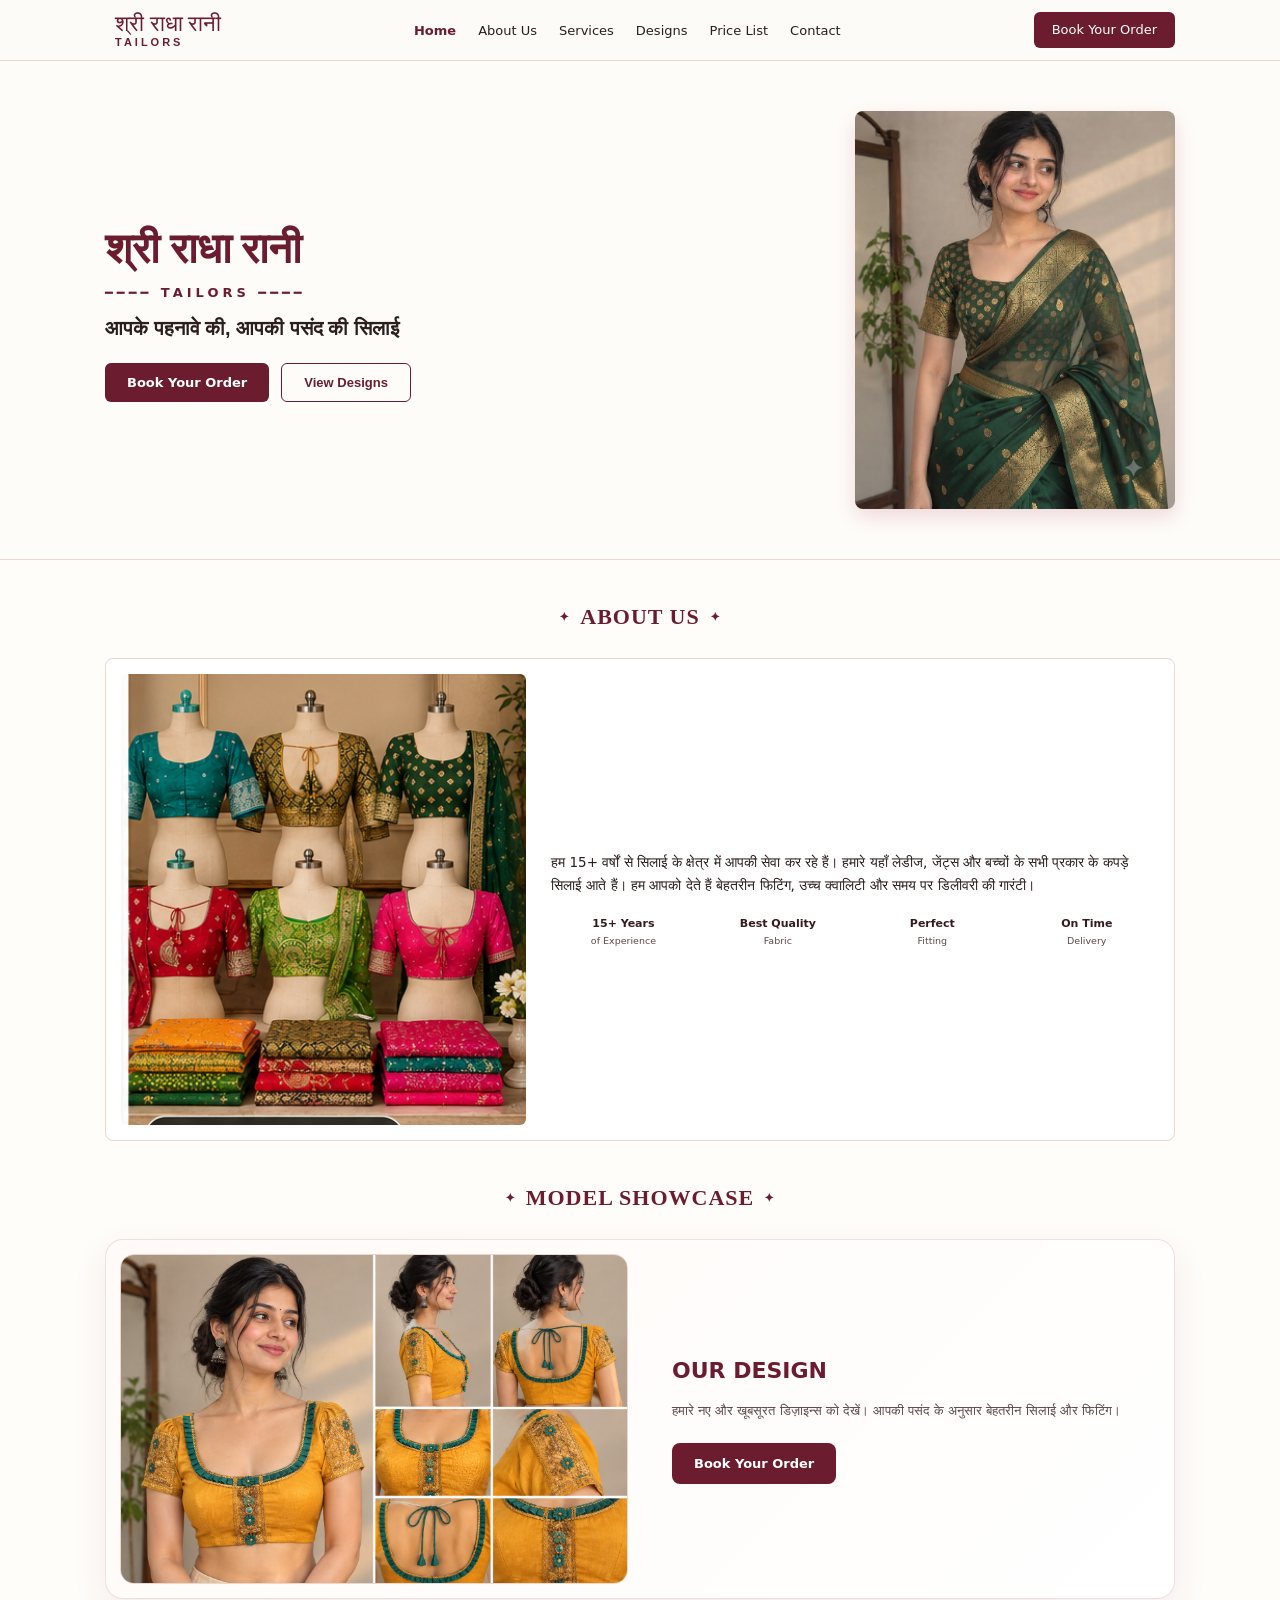
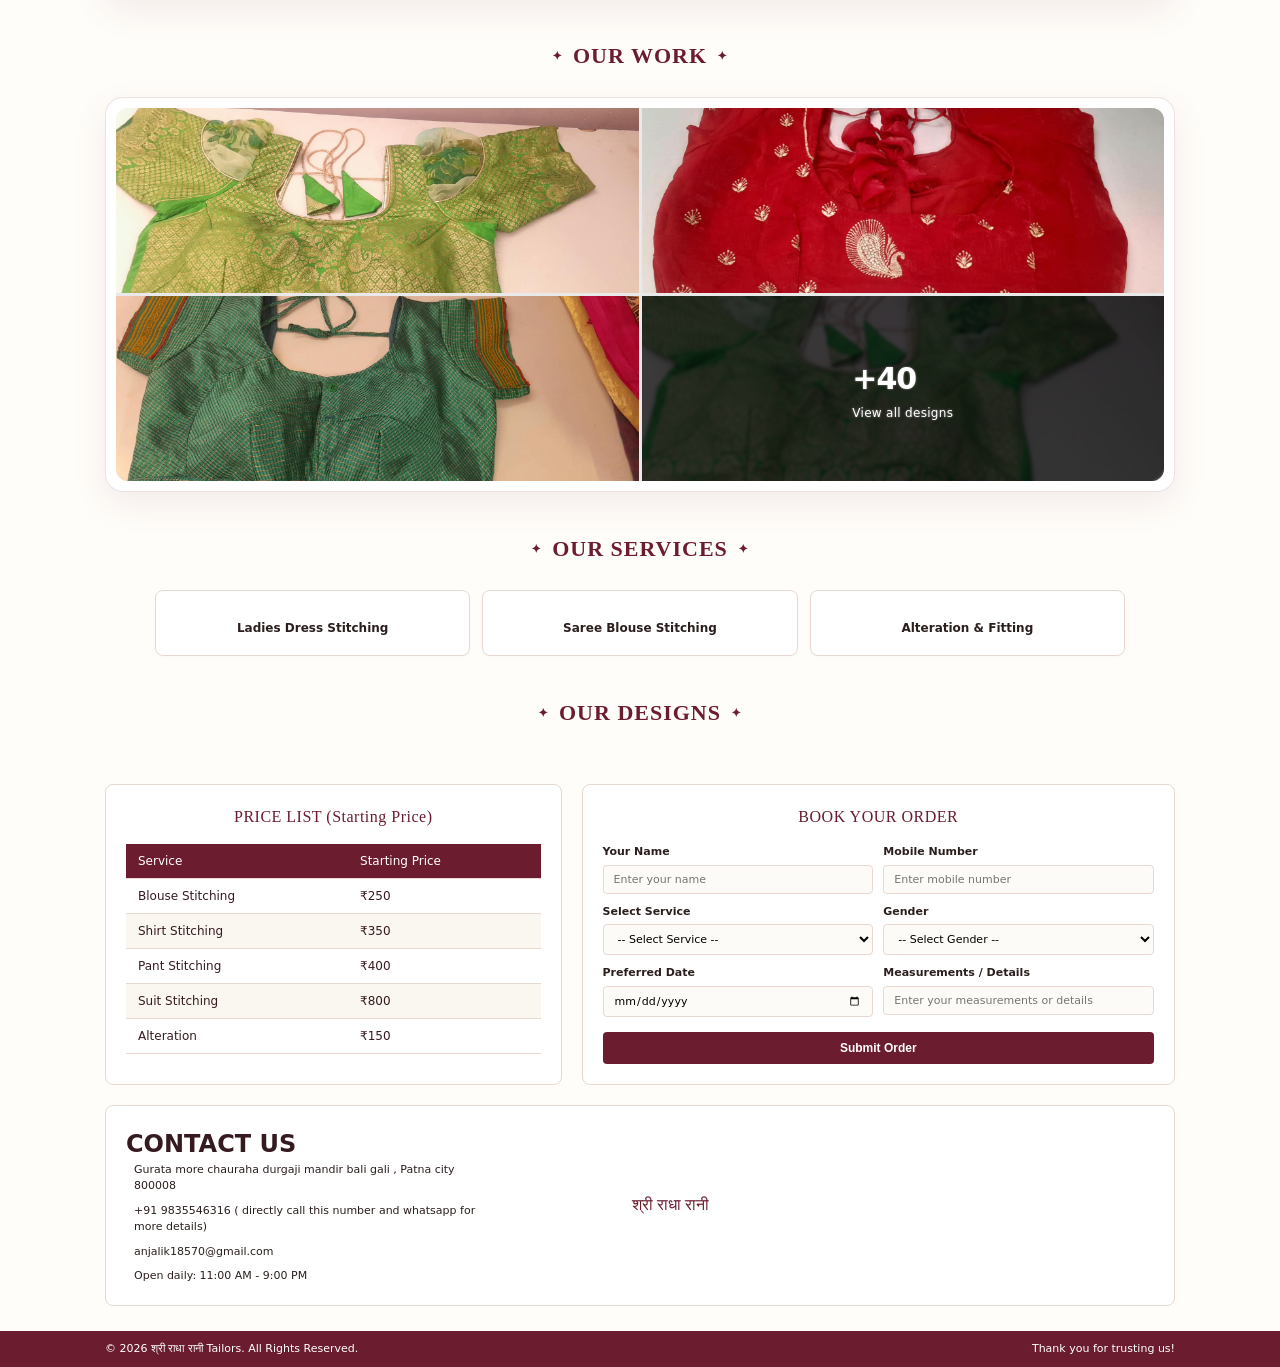
==== index.html @ a5bc6e8c "Update index.html" ====
<!DOCTYPE html>
<html lang="hi">
<head>
    <meta charset="UTF-8">
    <meta name="viewport" content="width=device-width, initial-scale=1.0">

    <title>श्री राधा रानी TAILORS  | Patna City</title>
<!-- Google Fonts & FontAwesome Icons -->    
    
<meta name="description"
content="Shri Radha Rani Tailors, Patna City — tailoring, blouse, suit, kurti and custom stitching services.">
    
    <link rel="stylesheet" href="style.css">
    <link rel="script" href="script.js">
    
    <style>
       
    </style>
</head>
<body>

    <!-- Header Section -->
    <header class="header">
        <div class="container nav-container">
            <div class="brand-logo">
                <i class="fa-solid fa-shirt"></i>
                <div class="brand-title">
                    श्री राधा रानी
                    <span>TAILORS</span>
                </div>
            </div>
            <ul class="nav-menu">
                <li><a href="#" class="nav-link active">Home</a></li>
                <li><a href="#" class="nav-link">About Us</a></li>
                <li><a href="#" class="nav-link">Services</a></li>
                <li><a href="#" class="nav-link">Designs</a></li>
                <li><a href="#" class="nav-link">Price List</a></li>
                <li><a href="#" class="nav-link">Contact</a></li>
            </ul>
            <a href="#order" class="btn-order-nav">Book Your Order</a>
        </div>
    </header>
  

    <!-- Hero Section -->
    <section class="hero">
        <div class="container hero-content">
            <div class="hero-text">
                <h1 class="hero-title">श्री राधा रानी</h1>
                <div class="hero-subtitle-tag">━━━━ TAILORS ━━━━</div>
                <div class="hero-slogan">आपके पहनावे की, आपकी पसंद की सिलाई</div>
                <div class="hero-buttons">
                    <a href="#order" class="btn-primary">Book Your Order</a>
                    <button class="btn-outline">View Designs</button>
                </div>
            </div>
            <!-- Vintage Sewing Machine Representation -->
            <img class="hero-machine-img" src="blouse.png" alt="Green Designer Blouse with Matching Saree">
        </div>
    </section>


    <!-- About Us Section -->
    <section class="container">
        <div class="section-header">
            <h2>ABOUT US</h2>
        </div>
        <div class="about-grid">
            <div class="about-img">
                <img src="imm.png" alt="Tailor Shop">
            </div>
            <div class="about-text">
                <p>हम 15+ वर्षों से सिलाई के क्षेत्र में आपकी सेवा कर रहे हैं। हमारे यहाँ लेडीज, जेंट्स और बच्चों के सभी प्रकार के कपड़े सिलाई आते हैं। हम आपको देते हैं बेहतरीन फिटिंग, उच्च क्वालिटी और समय पर डिलीवरी की गारंटी।</p>
                
                <div class="features-grid">
                    <div class="feature-box">
                        <i class="fa-solid fa-user-check"></i>
                        <h4>15+ Years</h4>
                        <p>of Experience</p>
                    </div>
                    <div class="feature-box">
                        <i class="fa-solid fa-gem"></i>
                        <h4>Best Quality</h4>
                        <p>Fabric</p>
                    </div>
                    <div class="feature-box">
                        <i class="fa-solid fa-star"></i>
                        <h4>Perfect</h4>
                        <p>Fitting</p>
                    </div>
                    <div class="feature-box">
                        <i class="fa-solid fa-truck-fast"></i>
                        <h4>On Time</h4>
                        <p>Delivery</p>
                    </div>
                </div>
            </div>
        </div>


</section> 
<!-- ============================= -->
<!-- MODEL SHOWCASE BOX -->
<!-- ============================= -->

<section class="container">

    <div class="section-header">
        <h2>MODEL SHOWCASE</h2>
    </div>

    <div class="model-showcase-box">

        <div class="model-image">
            <img src="im5.png" alt="Model Design">
        </div>

        <div class="model-content">
            <h3>OUR  DESIGN</h3>

            <p>
                हमारे नए और खूबसूरत डिज़ाइन्स को देखें।
                आपकी पसंद के अनुसार बेहतरीन सिलाई और फिटिंग।
            </p>

            <a href="#order" class="model-btn">
                Book Your Order
            </a>
        </div>

    </div>

</section>


<!-- ============================= -->
<!-- REAL WORK / DESIGNS GALLERY -->
<!-- ============================= -->

<section class="container">

    <div class="section-header">
        <h2>OUR  WORK</h2>
    </div>

    <div class="design-showcase-box">

        <div class="designs-grid">
                <div class="design-card">
                <img src="2img1.jpeg" alt=" Work 7"> </div>
                <div class="design-card">
                <img src="2img 2.jpeg" alt=" Work8 "> </div>
                <div class="design-card">
                <img src="2img 03.jpeg " alt= "Work 9" > </div>
                <div class="design-card">
                <img src="2img 4.jpeg" alt=" Work 10 "> </div>
                <div class="design-card">
                <img src="2img 5.jpeg" alt="Work 11"> </div>
                <div class="design-card">
                <img src="2img 6.jpeg" alt="Work 12"> </div>
                <div class="design-card">
                <img src="2img 7.jpeg" alt="Work 13"> </div>
                <div class="design-card">
                <img src="2img 8.jpeg" alt="Work 14"> </div>
                <div class="design-card">
                <img src="2img 9.jpeg" alt="Work 15"> </div>
                <div class="design-card">
                <img src="2img 10 .jpeg" alt="Work 16"> </div>
                <div class="design-card">
                <img src="2img 11.jpeg" alt="Work 17"> </div>
                <div class="design-card">
                <img src="2img 12.jpeg" alt="Work 18"> </div>
                <div class="design-card">
                <img src="2img 13.jpeg" alt="Work 19"> </div>
                <div class="design-card">
                <img src="2img 14.jpeg" alt="Work 20"> </div>
                <div class="design-card">
                <img src="2img 15.jpeg" alt="Work 21"> </div>

                <div class="design-card">
                <img src="2img 16.jpeg" alt="Work 22"> </div>
                <div class="design-card">
                <img src="2img 17.jpeg" alt="Work 23"> </div>
                <div class="design-card">
                <img src="2img 18.jpeg" alt="Work 24"> </div>
                <div class="design-card">
                <img src="2img 19.jpeg" alt="Work 25"> </div>
                <div class="design-card">
                <img src="2img 20.jpeg" alt="Work 26"> </div>
                <div class="design-card">
                <img src="2img 21.jpeg" alt="Work 27"> </div>
                <div class="design-card">
                <img src="2img 22.jpeg" alt="Work 28"> </div>
                <div class="design-card">
                <img src="2img 23.jpeg" alt="Work 29"> </div>
                <div class="design-card">
                <img src="2img 24.jpeg" alt="Work 30"> </div>
                <div class="design-card">
                <img src="2img 25.jpeg" alt="Work 31"> </div>
                <div class="design-card">
                <img src="2img 26.jpeg" alt="Work 32"> </div>
                <div class="design-card">
                <img src="2img 27.jpeg" alt="Work 33"> </div>
                <div class="design-card">
                <img src="2img 28.jpeg" alt="Work 34"> </div>
                <div class="design-card">
                <img src="2img 29.jpeg" alt="Work 35"> </div>
                <div class="design-card">
                <img src="2img 30.jpeg" alt="Work 36"> </div>
                <div class="design-card">
                <img src="2img 31.jpeg" alt="Work 37"> </div>
                <div class="design-card">
                <img src="2img 32.jpeg" alt="Work 38"> </div>

            <div class="design-card">
                <img src="im1.png" alt="Work 1">
            </div>

            <div class="design-card">
                <img src="im2.png" alt="Work 2">
            </div>

            <div class="design-card">
                <img src="im3.png" alt="Work 3">
            </div>

            <div class="design-card">
                <img src="im4.png" alt="Work 4">
            </div>

            <div class="design-card">
                <img src="im5.png" alt="Work 5">
            </div>

            <div class="design-card">
                <img src="im6.png" alt="Work 6">
            </diV>

        </div>

    </div>

</section>
    </section><!-- Our Services Section -->
<section class="container">
    <div class="section-header">
        <h2>OUR SERVICES</h2>
    </div>

    <div class="services-grid">

        <div class="service-card">
            <i class="fa-solid fa-person-dress"></i>
            <h3>Ladies Dress Stitching</h3>
        </div>

        <div class="service-card">
            <i class="fa-solid fa-vest-patches"></i>
            <h3>Saree Blouse Stitching</h3>
        </div>

        <div class="service-card">
            <i class="fa-solid fa-scissors"></i>
            <h3>Alteration & Fitting</h3>
        </div>

    </div>
</section>

    <!-- Our Services Section -->
  <!---  <section class="container">
        <div class="section-header">
            <h2>OUR SERVICES</h2>
        </div>
        <div class="services-grid">
            <div class="service-card">
                <i class="fa-solid fa-person-dress"></i>
                <h3>Ladies Dress Stitching</h3>
            </div>
            
            <div class="service-card">
                <i class="fa-solid fa-vest-patches"></i>
                <h3>Saree Blouse Stitching</h3>
            </div>
            
            </div>
            
            </div>
            <div class="service-card">
                <i class="fa-solid fa-scissors"></i>
                <h3>Alteration & Fitting</h3>
            </div>
        </div>
    </section> --> <!---- <section class="container">
    <div class="section-header">
        <h2>OUR SERVICES</h2>
    </div>
    <div class="services-grid">
        <div class="service-card">
            <i class="fa-solid fa-person-dress"></i>
            <h3>Ladies Dress Stitching</h3>
        </div>
        <div class="service-card">
            <i class="fa-solid fa-vest-patches"></i>
            <h3>Saree Blouse Stitching</h3>
        </div>
        <div class="service-card">
            <i class="fa-solid fa-scissors"></i>
            <h3>Alteration & Fitting</h3>
        </div>
        <div class="service-card">
            <i class="fa-solid fa-shirt"></i>
            <h3>Gents & Kids Tailoring</h3>
        </div>
    </div>
</section> -->

    <!-- Our Designs Section -->
    <section class="container">
        <div class="section-header">
            <h2>OUR DESIGNS</h2>
        </div>
        <div class="designs-grid">
            <div class="design-card"><img src="im1.png" alt="Design 1"></div>
            <div class="design-card"><img src="im2.png" alt="Design 2"></div>
            <div class="design-card"><img src="im3.png" alt="Design 3"></div>
            <div class="design-card"><img src="im4.png" alt="Design 4"></div>
            <div class="design-card"><img src="im5.png" alt="Design 5"></div>
            <div class="design-card"><img src="im6.png" alt="Design 6"></div>
        </div>
    </section>

    <!-- Price List & Order Form Section -->
    <section class="container bottom-section-grid" id="order">
        <!-- Price List Box -->
        <div class="section-box">
            <div class="box-title">PRICE LIST (Starting Price)</div>
            <table class="price-table">
                <thead>
                    <tr>
                        <th>Service</th>
                        <th>Starting Price</th>
                    </tr>
                </thead>
                <tbody>
                    <tr>
                        <td>Blouse Stitching</td>
                        <td>₹250</td>
                    </tr>
                    <tr>
                        <td>Shirt Stitching</td>
                        <td>₹350</td>
                    </tr>
                    <tr>
                        <td>Pant Stitching</td>
                        <td>₹400</td>
                    </tr>
                    <tr>
                        <td>Suit Stitching</td>
                        <td>₹800</td>
                    </tr>
                    <tr>
                        <td>Alteration</td>
                        <td>₹150</td>
                    </tr>
                </tbody>
            </table>
        </div>

        <!-- Book Your Order Form Box -->
        <div class="section-box">
            <div class="box-title">BOOK YOUR ORDER</div>
            <form action="#">
                <div class="form-grid">
                    <div class="form-group">
                        <label>Your Name</label>
                        <input type="text" placeholder="Enter your name">
                    </div>
                    <div class="form-group">
                        <label>Mobile Number</label>
                        <input type="tel" placeholder="Enter mobile number">
                    </div>
                    <div class="form-group">
                        <label>Select Service</label>
                        <select>
                            <option>-- Select Service --</option>
                            <option>Blouse Stitching</option>
                            
                            
                            <option>Suit Stitching</option>
                            <option>Alteration</option>
                        </select>
                    </div>
                    <div class="form-group">
                        <label>Gender</label>
                        <select>
                            <option>-- Select Gender --</option>
                            <option>Male</option>
                            <option>Female</option>
                            <option>Kids</option>
                        </select>
                    </div>
                    <div class="form-group">
                        <label>Preferred Date</label>
                        <input type="date">
                    </div>
                    <div class="form-group">
                        <label>Measurements / Details</label>
                        <input type="text" placeholder="Enter your measurements or details">
                    </div>
                    <div class="form-group full">
                        <button type="submit" class="btn-submit">Submit Order</button>
                    </div>
                </div>
            </form>
        </div>
    </section>

    <!-- Contact Box Section -->
    <section class="container">
        <div class="contact-box">
            <div class="contact-info">
                <h2>CONTACT US</h2>
                <ul class="contact-list">
                 <li><i class="fa-solid fa-location-dot"></i> Gurata more  chauraha durgaji mandir bali gali , Patna city 800008</li>
                    <li><i class="fa-solid fa-phone"></i> +91 9835546316 ( directly call this number and whatsapp for more details)</li>
                    <li><i class="fa-solid fa-envelope"></i> anjalik18570@gmail.com</li>
                    <li><i class="fa-solid fa-clock"></i> Open daily: 11:00 AM - 9:00 PM</li>
                </ul> 
            </div>
            
           <!-- <div class="map-box">
                <img src="image/map.png" alt="Location Map">
            </div> -->

            <div class="social-follow">
               <!-- <h3>FOLLOW US</h3>
                <div class="social-icons">
                    <a href="#"><i class="fa-brands fa-facebook-f"></i></a>
                    <a href="#" class="insta"><i class="fa-brands fa-instagram"></i></a>
                    <a href="#" class="wa"><i class="fa-brands fa-whatsapp"></i></a>
                </div> -->
                <div class="footer-logo">श्री राधा रानी</div>
            </div>
        </div>
    </section>

    <!-- Copyright Footer -->
    <footer class="copyright-bar">
        <div class="container copyright-content">
            <div>© 2026 श्री राधा रानी Tailors. All Rights Reserved.</div>
            <div><i class="fa-solid fa-heart" style="color: #FFB3B3;"></i> Thank you for trusting us!</div>
        </div>
    </footer>
 <script src="script.js"></script>
</body>
</html>
---- style.css ----
/* =========================================
   1. CSS VARIABLES
========================================= */
 /* Base Reset & Variables */
        :root {
            --bg-cream: #FDFBF7;
            --maroon-primary: #6B1D2F;
            --maroon-dark: #501321;
            --maroon-light: #802339;
            --text-dark: #2A1F1D;
            --text-muted: #5C4A48;
            --border-color: #E8D8D0;
            --card-bg: #FFFFFF;
        }

        * {
            margin: 0;
            padding: 0;
            box-sizing: border-box;
        }

        body {
            font-family: 'Poppins', 'Yantra One', sans-serif;
            background-color: var(--bg-cream);
            color: var(--text-dark);
            line-height: 1.5;
        }

        a {
            text-decoration: none;
            color: inherit;
        }

        img {
            max-width: 100%;
            display: block;
        }

        .container {
            max-width: 1100px;
            margin: 0 auto;
            padding: 0 15px;
        }

        /* Top Header / Navigation */
        .header {
            background-color: var(--bg-cream);
            padding: 12px 0;
            border-bottom: 1px solid var(--border-color);
        }

        .nav-container {
            display: flex;
            justify-content: space-between;
            align-items: center;
        }

        .brand-logo {
            display: flex;
            align-items: center;
            gap: 10px;
        }

        .brand-logo i {
            font-size: 32px;
            color: var(--maroon-primary);
        }

        .brand-title {
            font-family: 'Rozha One', 'Yantra One', serif;
            font-size: 22px;
            color: var(--maroon-primary);
            line-height: 1.1;
        }

        .brand-title span {
            display: block;
            font-size: 11px;
            letter-spacing: 3px;
            font-family: 'Poppins', sans-serif;
            font-weight: 600;
        }
 
        .nav-menu {
            display: flex;
            align-items: center;
            gap: 22px;
            list-style: none;
        }

        .nav-link {
            font-size: 13px;
            font-weight: 500;
            color: var(--text-dark);
            transition: color 0.2s;
        }

        .nav-link.active, .nav-link:hover {
            color: var(--maroon-primary);
            font-weight: 600;
        }

        .btn-order-nav {
            background-color: var(--maroon-primary);
            color: #fff;
            padding: 8px 18px;
            border-radius: 6px;
            font-size: 13px;
            font-weight: 500;
        }

        /* Hero Banner Section */
        .hero {
            position: relative;
            background: linear-gradient(rgba(253, 251, 247, 0.45), rgba(253, 251, 247, 0.45)), 
                        url('https://images.unsplash.com/photo-1558769132-cb1aea458c5e?auto=format&fit=crop&w=1200&q=80%27') center/cover no-repeat;
            padding: 50px 0;
            border-bottom: 1px solid var(--border-color);
        }


        .hero-content {
            display: flex;
            align-items: center;
            justify-content: space-between;
        }

        .hero-text {
            max-width: 500px;
        }

        .hero-title {
            font-family: 'Rozha One', serif;
            font-size: 42px;
            color: var(--maroon-primary);
            margin-bottom: 2px;
        }

        .hero-subtitle-tag {
            letter-spacing: 4px;
            font-size: 13px;
            color: var(--maroon-primary);
            font-weight: 600;
            display: flex;
            align-items: center;
            gap: 6px;
            margin-bottom: 10px;
        }

        .hero-slogan {
            font-family: 'Yantra One', sans-serif;
            font-size: 20px;
            color: var(--text-dark);
            margin-bottom: 20px;
            font-weight: 600;
        }

        .hero-buttons {
            display: flex;
            gap: 12px;
        }

        .btn-primary {
            background-color: var(--maroon-primary);
            color: #fff;
            padding: 10px 22px;
            border-radius: 6px;
            font-size: 13px;
            font-weight: 600;
            border: none;
            cursor: pointer;
        }

        .btn-outline {
            border: 1px solid var(--maroon-primary);
            color: var(--maroon-primary);
            background: transparent;
            padding: 10px 22px;
            border-radius: 6px;
            font-size: 13px;
            font-weight: 600;
            cursor: pointer;
        }

        .hero-machine-img {
           max-width: 320px;
            border-radius: 8px;
            box-shadow: 0 8px 20px rgba(145, 18, 52, 0.15);
        }

        /* Section Header Layout */
        .section-header {
            text-align: center;
            margin: 40px 0 25px;
        }

        .section-header h2 {
            font-family: 'Rozha One', 'Yantra One', serif;
            color: var(--maroon-primary);
            font-size: 22px;
            letter-spacing: 1px;
            display: flex;
            align-items: center;
            justify-content: center;
            gap: 10px;
        }

        .section-header h2::before, .section-header h2::after {
            content: "✦";
            font-size: 12px;
            color: var(--maroon-primary);
        }

        /* About Us Section */
        .about-grid {
            display: grid;
            grid-template-columns: 1fr 1.5fr;
            gap: 25px;
            align-items: center;
            background-color: var(--card-bg);
            padding: 15px;
            border-radius: 8px;
            border: 1px solid var(--border-color);
        }

        .about-img {
            border-radius: 6px;
            overflow: hidden;
            height: 100%;
        }

        .about-img img {
            width: 100%;
            height: 100%;
            object-fit: cover;
        }

        .about-text p {
            font-size: 13.5px;
            color: var(--text-dark);
            line-height: 1.7;
            margin-bottom: 20px;
        }

        .features-grid {
            display: grid;
            grid-template-columns: repeat(4, 1fr);
            gap: 10px;
            text-align: center;
        }

        .feature-box i {
            font-size: 20px;
            color: var(--maroon-primary);
            margin-bottom: 6px;
        }

        .feature-box h4 {
            font-size: 11px;
            font-weight: 600;
        }

        .feature-box p {
            font-size: 9.5px;
            color: var(--text-muted);
            margin-bottom: 0;
        }

       /* Our Services Section */
.services-grid {
    display: grid;
    grid-template-columns: repeat(3, 1fr);
    gap: 12px;
    margin-top: 20px;
    margin-bottom: 20px;
    margin-left: 50px;
    margin-right: 50px;
}

.service-card {
    background-color: var(--card-bg);
    border: 1px solid var(--border-color);
    border-radius: 8px;
    padding: 18px 8px;
    text-align: center;

    display: flex;
    flex-direction: column;
    align-items: center;
    justify-content: center;

    box-shadow: 0 2px 4px rgba(0,0,0,0.02);
}

.service-card i {
    font-size: 28px;
    color: var(--maroon-primary);
    margin-bottom: 10px;
}

.service-card h3 {
    font-size: 12px;
    font-weight: 600;
    color: var(--text-dark);
}


/* Our Designs Gallery */
.designs-grid {
    display: grid;
    grid-template-columns: repeat(6, 1fr);
    gap: 12px;
}

.design-card {
    border-radius: 6px;
    height: 100px;
    border: 1px solid var(--border-color);
    overflow: hidden;
}

.design-card img {
    width: 100%;
    height: 100%;
    object-fit: cover;
    display: block;
}
         /* =========================================
   SERVICES GRID & CARDS (Exact Match)
========================================= */

/*deepseek 
.services-grid 
{
    display: grid;
    grid-template-columns: repeat(2, 1fr);
    gap: 20px;
    margin-top: 20px;
    margin-bottom: 20px;
}

.service-card {
    background-color: #FFFFFF; 
    border: 1px solid #E8D8D0; 
    border-radius: 16px; 
    padding: 35px 20px;
    text-align: center;
    display: flex;
    flex-direction: column;
    align-items: center;
    justify-content: center;
    box-shadow: 0 4px 15px rgba(107, 29, 47, 0.03); 
    transition: all 0.3s ease;
    cursor: pointer;
    }


.service-card:hover {
    box-shadow: 0 8px 25px rgba(107, 29, 47, 0.08);
    transform: translateY(-3px);
    border-color: #d4b5b5;
}

.service-card i {
    font-size: 26px;
    color: #6B1D2F; 
    background-color: #FDF5F2; 
    width: 60px;
    height: 60px;
    display: flex;
    align-items: center;
    justify-content: center;
    border-radius: 50%;   
    margin-bottom: 18px;
    transition: background-color 0.3s ease;
}

.service-card:hover i {
    background-color: #f5e6e0;
}


.service-card h3 {
    font-family: 'Poppins', 'Yantra One', sans-serif;
    font-size: 15px;
    font-weight: 600;
    color: #2A1F1D; 
    margin: 0;
    letter-spacing: 0.3px;
} */

/* Responsive Design */
@media (max-width: 600px) {
    .services-grid {
        grid-template-columns: 1fr; /* Stack on mobile */
        gap: 15px;
    }
    .service-card {
        padding: 25px 15px;
    }
}

        /* Price List & Order Form Container */
        .bottom-section-grid {
            display: grid;
            grid-template-columns: 1fr 1.3fr;
            gap: 20px;
            margin-top: 30px;
        }

        .section-box {
            background: var(--card-bg);
            border: 1px solid var(--border-color);
            border-radius: 8px;
            padding: 20px;
        }

        .box-title {
            text-align: center;
            font-family: 'Rozha One', 'Yantra One', serif;
            color: var(--maroon-primary);
            font-size: 16px;
            margin-bottom: 15px;
            letter-spacing: 0.5px;
        }

        /* Price List Table */
        .price-table {
            width: 100%;
            border-collapse: collapse;
            font-size: 12px;
        }

        .price-table th, .price-table td {
            padding: 8px 12px;
            text-align: left;
            border-bottom: 1px solid var(--border-color);
        }

        .price-table th {
            background-color: var(--maroon-primary);
            color: #fff;
            font-weight: 500;
        }

        .price-table tr:nth-child(even) {
            background-color: #FAF6F0;
        }

        /* Order Form */
        .form-grid {
            display: grid;
            grid-template-columns: 1fr 1fr;
            gap: 10px;
        }

        .form-group {
            display: flex;
            flex-direction: column;
            gap: 4px;
        }

        .form-group.full {
            grid-column: span 2;
        }

        .form-group label {
            font-size: 11px;
            font-weight: 600;
            color: var(--text-dark);
        }

        .form-group input, .form-group select, .form-group textarea {
            padding: 7px 10px;
            border: 1px solid var(--border-color);
            border-radius: 4px;
            font-size: 11px;
            font-family: inherit;
            background-color: var(--bg-cream);
        }

        .btn-submit {
            background-color: var(--maroon-primary);
            color: #fff;
            border: none;
            padding: 9px;
            border-radius: 4px;
            font-size: 12px;
            font-weight: 600;
            cursor: pointer;
            width: 100%;
            margin-top: 5px;
        }

        /* Contact & Footer Info */
        .contact-box {
            background-color: var(--card-bg);
            border: 1px solid var(--border-color);
            border-radius: 8px;
            padding: 20px;
            margin-top: 20px;
            display: grid;
            grid-template-columns: 1.2fr 1fr 1fr;
            gap: 20px;
            align-items: center;
        }

        .contact-info h3 {
            font-size: 13px;
            font-weight: 700;
            color: var(--maroon-primary);
            margin-bottom: 10px;
            letter-spacing: 0.5px;
        }

        .contact-list {
            list-style: none;
            font-size: 11px;
            display: flex;
            flex-direction: column;
            gap: 8px;
        }

        .contact-list li {
            display: flex;
            align-items: center;
            gap: 8px;
            color: var(--text-dark);
        }

        .contact-list i {
            color: var(--maroon-primary);
            font-size: 12px;
        }

        .map-box {
            border-radius: 6px;
            overflow: hidden;
            border: 1px solid var(--border-color);
            height: 110px;
        }

        .map-box img {
            width: 100%;
            height: 100%;
            object-fit: cover;
        }

        .social-follow {
            text-align: center;
        }

        .social-follow h3 {
            font-size: 12px;
            font-weight: 700;
            color: var(--maroon-primary);
            margin-bottom: 8px;
        }

        .social-icons {
            display: flex;
            justify-content: center;
            gap: 10px;
            margin-bottom: 10px;
        }

        .social-icons a {
            width: 28px;
            height: 28px;
            background-color: #3b5998;
            color: #fff;
            border-radius: 50%;
            display: flex;
            align-items: center;
            justify-content: center;
            font-size: 12px;
        }

        .social-icons a.insta { background: #e1306c; }
        .social-icons a.wa { background: #25d366; }

        .footer-logo {
            font-family: 'Rozha One', serif;
            color: var(--maroon-primary);
            font-size: 16px;
        }

        /* Copyright Bar */
        .copyright-bar {
            background-color: var(--maroon-primary);
            color: #fff;
            padding: 10px 0;
            margin-top: 25px;
            font-size: 11px;
        }

        .copyright-content {
            display: flex;
            justify-content: space-between;
            align-items: center;
        }

        /* Responsive Breakpoints */
        @media (max-width: 850px) {
            .services-grid, .designs-grid {
                grid-template-columns: repeat(3, 1fr);
            }
            .bottom-section-grid, .about-grid, .contact-box {
                grid-template-columns: 1fr;
            }
            .nav-menu {
                display: none;
            }
            .hero-machine-img {
                display: none;
            }
            .features-grid {
                grid-template-columns: repeat(2, 1fr);
                gap: 15px;
            }
        }
:root {
    --maroon: #7d102d;
    --maroon2: #9b1b3d;
    --ink: #351b20;
    --cream: #fbf4e8;
    --paper: #fffaf2;
    --gold: #b88935;
    --line: #ddcdbd;
    --shadow: 0 18px 50px rgba(75, 30, 28, 0.10);
}


/* =========================================
   2. RESET & BASIC STYLES
========================================= */

* {
    box-sizing: border-box;
}

html {
    scroll-behavior: smooth;
}

body {
    margin: 0;
    color: var(--ink);
    background: #fffdf9;
    font-family: Inter, system-ui, sans-serif;
}

a {
    text-decoration: none;
    color: inherit;
}


/* =========================================
   3. ANNOUNCEMENT BAR
========================================= */

.announcement {
    background: var(--maroon);
    color: #fff7ed;
    text-align: center;
    font-size: 11px;
    letter-spacing: 2px;
    padding: 7px;
}

.announcement span {
    margin: 0 12px;
    color: #e6bf78;
}


/* =========================================
   4. NAVBAR
========================================= */

.navbar {
    height: 78px;
    position: sticky;
    top: 0;
    z-index: 50;

    background: rgba(255, 252, 247, 0.94);
    backdrop-filter: blur(14px);

    border-bottom: 1px solid rgba(125, 16, 45, 0.10);

    display: flex;
    align-items: center;
    justify-content: space-between;

    padding: 0 5.5%;

    box-shadow: 0 4px 20px rgba(50, 20, 20, 0.05);
}


/* Logo */

.brand {
    display: flex;
    align-items: center;
    gap: 10px;
    color: var(--maroon);
}

.brand-mark {
    font-family: "Noto Serif Devanagari", serif;
    font-size: 31px;
}

.brand strong {
    display: block;
    font-family: "Noto Serif Devanagari", serif;
    font-size: 21px;
}

.brand small {
    display: block;
    text-align: center;

    font-family: "Cormorant Garamond", serif;
    font-weight: 700;
    letter-spacing: 3px;
    font-size: 12px;

    margin-top: 2px;
}


/* Navigation Links */

nav {
    display: flex;
    align-items: center;
    gap: 30px;

    font-size: 13px;
    font-weight: 600;
}

nav a {
    position: relative;
    padding: 30px 0;
}

nav a:hover {
    color: var(--maroon);
}


/* Book Order Button */

.nav-cta {
    background: var(--maroon);
    color: white;

    padding: 13px 22px;
    border-radius: 10px;

    box-shadow: 0 8px 18px rgba(125, 16, 45, 0.20);
}


/* Mobile Menu Button */

.menu-btn {
    display: none;
    border: 0;
    background: none;
    font-size: 26px;
    color: var(--maroon);
}/* Image Modal */

.image-modal {
    position: fixed;
    inset: 0;
    background: rgba(0, 0, 0, 0.85);
    display: flex;
    align-items: center;
    justify-content: center;
    z-index: 9999;
    padding: 20px;
}

.image-modal-content {
    position: relative;
    max-width: 90%;
    max-height: 90%;
}

.image-modal-content img {
    max-width: 100%;
    max-height: 85vh;
    display: block;
    border-radius: 8px;
    object-fit: contain;
}

.close-modal {
    position: absolute;
    right: -15px;
    top: -15px;
    width: 35px;
    height: 35px;
    border-radius: 50%;
    background: white;
    color: #7d102d;
    font-size: 28px;
    line-height: 32px;
    text-align: center;
    cursor: pointer;
    z-index: 2;
}
/* =========================================
   1. CSS VARIABLES
========================================= */
 /* Base Reset & Variables */
        :root {
            --bg-cream: #FDFBF7;
            --maroon-primary: #6B1D2F;
            --maroon-dark: #501321;
            --maroon-light: #802339;
            --text-dark: #2A1F1D;
            --text-muted: #5C4A48;
            --border-color: #E8D8D0;
            --card-bg: #FFFFFF;
        }

        * {
            margin: 0;
            padding: 0;
            box-sizing: border-box;
        }

        body {
            font-family: 'Poppins', 'Yantra One', sans-serif;
            background-color: var(--bg-cream);
            color: var(--text-dark);
            line-height: 1.5;
        }

        a {
            text-decoration: none;
            color: inherit;
        }

        img {
            max-width: 100%;
            display: block;
        }

        .container {
            max-width: 1100px;
            margin: 0 auto;
            padding: 0 15px;
        }

        /* Top Header / Navigation */
        .header {
            background-color: var(--bg-cream);
            padding: 12px 0;
            border-bottom: 1px solid var(--border-color);
        }

        .nav-container {
            display: flex;
            justify-content: space-between;
            align-items: center;
        }

        .brand-logo {
            display: flex;
            align-items: center;
            gap: 10px;
        }

        .brand-logo i {
            font-size: 32px;
            color: var(--maroon-primary);
        }

        .brand-title {
            font-family: 'Rozha One', 'Yantra One', serif;
            font-size: 22px;
            color: var(--maroon-primary);
            line-height: 1.1;
        }

        .brand-title span {
            display: block;
            font-size: 11px;
            letter-spacing: 3px;
            font-family: 'Poppins', sans-serif;
            font-weight: 600;
        }
 
        .nav-menu {
            display: flex;
            align-items: center;
            gap: 22px;
            list-style: none;
        }

        .nav-link {
            font-size: 13px;
            font-weight: 500;
            color: var(--text-dark);
            transition: color 0.2s;
        }

        .nav-link.active, .nav-link:hover {
            color: var(--maroon-primary);
            font-weight: 600;
        }

        .btn-order-nav {
            background-color: var(--maroon-primary);
            color: #fff;
            padding: 8px 18px;
            border-radius: 6px;
            font-size: 13px;
            font-weight: 500;
        }

        /* Hero Banner Section */
        .hero {
            position: relative;
            background: linear-gradient(rgba(253, 251, 247, 0.45), rgba(253, 251, 247, 0.45)), 
                        url('https://images.unsplash.com/photo-1558769132-cb1aea458c5e?auto=format&fit=crop&w=1200&q=80%27') center/cover no-repeat;
            padding: 50px 0;
            border-bottom: 1px solid var(--border-color);
        }


        .hero-content {
            display: flex;
            align-items: center;
            justify-content: space-between;
        }

        .hero-text {
            max-width: 500px;
        }

        .hero-title {
            font-family: 'Rozha One', serif;
            font-size: 42px;
            color: var(--maroon-primary);
            margin-bottom: 2px;
        }

        .hero-subtitle-tag {
            letter-spacing: 4px;
            font-size: 13px;
            color: var(--maroon-primary);
            font-weight: 600;
            display: flex;
            align-items: center;
            gap: 6px;
            margin-bottom: 10px;
        }

        .hero-slogan {
            font-family: 'Yantra One', sans-serif;
            font-size: 20px;
            color: var(--text-dark);
            margin-bottom: 20px;
            font-weight: 600;
        }

        .hero-buttons {
            display: flex;
            gap: 12px;
        }

        .btn-primary {
            background-color: var(--maroon-primary);
            color: #fff;
            padding: 10px 22px;
            border-radius: 6px;
            font-size: 13px;
            font-weight: 600;
            border: none;
            cursor: pointer;
        }

        .btn-outline {
            border: 1px solid var(--maroon-primary);
            color: var(--maroon-primary);
            background: transparent;
            padding: 10px 22px;
            border-radius: 6px;
            font-size: 13px;
            font-weight: 600;
            cursor: pointer;
        }

        .hero-machine-img {
           max-width: 320px;
            border-radius: 8px;
            box-shadow: 0 8px 20px rgba(145, 18, 52, 0.15);
        }

        /* Section Header Layout */
        .section-header {
            text-align: center;
            margin: 40px 0 25px;
        }

        .section-header h2 {
            font-family: 'Rozha One', 'Yantra One', serif;
            color: var(--maroon-primary);
            font-size: 22px;
            letter-spacing: 1px;
            display: flex;
            align-items: center;
            justify-content: center;
            gap: 10px;
        }

        .section-header h2::before, .section-header h2::after {
            content: "✦";
            font-size: 12px;
            color: var(--maroon-primary);
        }

        /* About Us Section */
        .about-grid {
            display: grid;
            grid-template-columns: 1fr 1.5fr;
            gap: 25px;
            align-items: center;
            background-color: var(--card-bg);
            padding: 15px;
            border-radius: 8px;
            border: 1px solid var(--border-color);
        }

        .about-img {
            border-radius: 6px;
            overflow: hidden;
            height: 100%;
        }

        .about-img img {
            width: 100%;
            height: 100%;
            object-fit: cover;
        }

        .about-text p {
            font-size: 13.5px;
            color: var(--text-dark);
            line-height: 1.7;
            margin-bottom: 20px;
        }

        .features-grid {
            display: grid;
            grid-template-columns: repeat(4, 1fr);
            gap: 10px;
            text-align: center;
        }

        .feature-box i {
            font-size: 20px;
            color: var(--maroon-primary);
            margin-bottom: 6px;
        }

        .feature-box h4 {
            font-size: 11px;
            font-weight: 600;
        }

        .feature-box p {
            font-size: 9.5px;
            color: var(--text-muted);
            margin-bottom: 0;
        }

       /* Our Services Section */
.services-grid {
    display: grid;
    grid-template-columns: repeat(3, 1fr);
    gap: 12px;
    margin-top: 20px;
    margin-bottom: 20px;
    margin-left: 50px;
    margin-right: 50px;
}

.service-card {
    background-color: var(--card-bg);
    border: 1px solid var(--border-color);
    border-radius: 8px;
    padding: 18px 8px;
    text-align: center;

    display: flex;
    flex-direction: column;
    align-items: center;
    justify-content: center;

    box-shadow: 0 2px 4px rgba(0,0,0,0.02);
}

.service-card i {
    font-size: 28px;
    color: var(--maroon-primary);
    margin-bottom: 10px;
}

.service-card h3 {
    font-size: 12px;
    font-weight: 600;
    color: var(--text-dark);
}


/* =========================================
   MODEL SHOWCASE BOX
========================================= */
.model-showcase-box {
    display: grid;
    grid-template-columns: 1fr 1fr;
    gap: 24px;
    align-items: center;
    background: linear-gradient(135deg, #fffaf7, #ffffff);
    border: 1px solid rgba(107, 29, 47, 0.12);
    border-radius: 18px;
    padding: 14px;
    margin-top: 10px;
    margin-bottom: 30px;
    box-shadow: 0 12px 35px rgba(107, 29, 47, 0.08);
}

.model-image {
    height: 330px;
    border-radius: 14px;
    overflow: hidden;
    background: #f4ece8;
    border: 1px solid var(--border-color);
}

.model-image img {
    width: 100%;
    height: 100%;
    object-fit: cover;
    display: block;
    transition: transform 0.5s ease;
}

.model-image:hover img {
    transform: scale(1.04);
}

.model-content {
    padding: 20px;
}

.model-content h3 {
    color: var(--maroon-primary);
    font-size: 22px;
    margin-bottom: 12px;
}

.model-content p {
    color: var(--text-muted);
    font-size: 13px;
    line-height: 1.8;
    margin-bottom: 20px;
}

.model-btn {
    display: inline-block;
    background: var(--maroon-primary);
    color: #fff;
    padding: 11px 22px;
    border-radius: 8px;
    font-size: 13px;
    font-weight: 600;
    transition: all 0.25s ease;
}

.model-btn:hover {
    background: var(--maroon-dark);
    transform: translateY(-2px);
    box-shadow: 0 7px 18px rgba(107, 29, 47, 0.20);
}

@media (max-width: 600px) {
    .model-showcase-box {
        grid-template-columns: 1fr;
        gap: 12px;
        padding: 8px;
        border-radius: 14px;
    }

    .model-image {
        height: 280px;
    }

    .model-content {
        padding: 12px;
        text-align: center;
    }

    .model-content h3 {
        font-size: 19px;
    }
}

/* Our Designs Gallery */
.design-showcase-box {
    background: #fff;
    border: 1px solid rgba(107, 29, 47, 0.12);
    border-radius: 18px;
    padding: 10px;
    margin-top: 10px;
    margin-bottom: 25px;
    box-shadow: 0 12px 35px rgba(107, 29, 47, 0.08);
}

.designs-grid {
    display: grid;
    grid-template-columns: repeat(2, minmax(0, 1fr));
    gap: 3px;
    overflow: hidden;
    border-radius: 12px;
    background: #e9e9e9;
}

.design-card {
    position: relative;
    height: 185px;
    min-width: 0;
    border: 0;
    border-radius: 0;
    overflow: hidden;
    background: #eee;
    cursor: pointer;
}

.design-card img {
    width: 100%;
    height: 100%;
    object-fit: cover;
    display: block;
    transition: transform 0.35s ease, filter 0.35s ease;
}

.design-card:hover img {
    transform: scale(1.025);
    filter: brightness(0.96);
}

.design-card.gallery-hidden {
    display: none;
}

.gallery-more {
    position: absolute;
    inset: 0;
    display: flex;
    align-items: center;
    justify-content: center;
    background: rgba(0, 0, 0, 0.48);
    color: #fff;
    font-size: 30px;
    font-weight: 600;
    letter-spacing: -1px;
    backdrop-filter: blur(1px);
    cursor: pointer;
}

.gallery-more small {
    display: block;
    margin-top: 3px;
    font-size: 12px;
    font-weight: 500;
    letter-spacing: 0.3px;
}

@media (max-width: 600px) {
    .design-showcase-box {
        padding: 6px;
        border-radius: 14px;
    }

    .designs-grid {
        gap: 3px;
        border-radius: 10px;
    }

    .design-card {
        height: 145px;
    }

    .gallery-more {
        font-size: 27px;
    }
}
         /* =========================================
   SERVICES GRID & CARDS (Exact Match)
========================================= */

/*deepseek 
.services-grid 
{
    display: grid;
    grid-template-columns: repeat(2, 1fr);
    gap: 20px;
    margin-top: 20px;
    margin-bottom: 20px;
}

.service-card {
    background-color: #FFFFFF; 
    border: 1px solid #E8D8D0; 
    border-radius: 16px; 
    padding: 35px 20px;
    text-align: center;
    display: flex;
    flex-direction: column;
    align-items: center;
    justify-content: center;
    box-shadow: 0 4px 15px rgba(107, 29, 47, 0.03); 
    transition: all 0.3s ease;
    cursor: pointer;
    }


.service-card:hover {
    box-shadow: 0 8px 25px rgba(107, 29, 47, 0.08);
    transform: translateY(-3px);
    border-color: #d4b5b5;
}

.service-card i {
    font-size: 26px;
    color: #6B1D2F; 
    background-color: #FDF5F2; 
    width: 60px;
    height: 60px;
    display: flex;
    align-items: center;
    justify-content: center;
    border-radius: 50%;   
    margin-bottom: 18px;
    transition: background-color 0.3s ease;
}

.service-card:hover i {
    background-color: #f5e6e0;
}


.service-card h3 {
    font-family: 'Poppins', 'Yantra One', sans-serif;
    font-size: 15px;
    font-weight: 600;
    color: #2A1F1D; 
    margin: 0;
    letter-spacing: 0.3px;
} */

/* Responsive Design */
@media (max-width: 600px) {
    .services-grid {
        grid-template-columns: 1fr; /* Stack on mobile */
        gap: 15px;
    }
    .service-card {
        padding: 25px 15px;
    }
}

        /* Price List & Order Form Container */
        .bottom-section-grid {
            display: grid;
            grid-template-columns: 1fr 1.3fr;
            gap: 20px;
            margin-top: 30px;
        }

        .section-box {
            background: var(--card-bg);
            border: 1px solid var(--border-color);
            border-radius: 8px;
            padding: 20px;
        }

        .box-title {
            text-align: center;
            font-family: 'Rozha One', 'Yantra One', serif;
            color: var(--maroon-primary);
            font-size: 16px;
            margin-bottom: 15px;
            letter-spacing: 0.5px;
        }

        /* Price List Table */
        .price-table {
            width: 100%;
            border-collapse: collapse;
            font-size: 12px;
        }

        .price-table th, .price-table td {
            padding: 8px 12px;
            text-align: left;
            border-bottom: 1px solid var(--border-color);
        }

        .price-table th {
            background-color: var(--maroon-primary);
            color: #fff;
            font-weight: 500;
        }

        .price-table tr:nth-child(even) {
            background-color: #FAF6F0;
        }

        /* Order Form */
        .form-grid {
            display: grid;
            grid-template-columns: 1fr 1fr;
            gap: 10px;
        }

        .form-group {
            display: flex;
            flex-direction: column;
            gap: 4px;
        }

        .form-group.full {
            grid-column: span 2;
        }

        .form-group label {
            font-size: 11px;
            font-weight: 600;
            color: var(--text-dark);
        }

        .form-group input, .form-group select, .form-group textarea {
            padding: 7px 10px;
            border: 1px solid var(--border-color);
            border-radius: 4px;
            font-size: 11px;
            font-family: inherit;
            background-color: var(--bg-cream);
        }

        .btn-submit {
            background-color: var(--maroon-primary);
            color: #fff;
            border: none;
            padding: 9px;
            border-radius: 4px;
            font-size: 12px;
            font-weight: 600;
            cursor: pointer;
            width: 100%;
            margin-top: 5px;
        }

        /* Contact & Footer Info */
        .contact-box {
            background-color: var(--card-bg);
            border: 1px solid var(--border-color);
            border-radius: 8px;
            padding: 20px;
            margin-top: 20px;
            display: grid;
            grid-template-columns: 1.2fr 1fr 1fr;
            gap: 20px;
            align-items: center;
        }

        .contact-info h3 {
            font-size: 13px;
            font-weight: 700;
            color: var(--maroon-primary);
            margin-bottom: 10px;
            letter-spacing: 0.5px;
        }

        .contact-list {
            list-style: none;
            font-size: 11px;
            display: flex;
            flex-direction: column;
            gap: 8px;
        }

        .contact-list li {
            display: flex;
            align-items: center;
            gap: 8px;
            color: var(--text-dark);
        }

        .contact-list i {
            color: var(--maroon-primary);
            font-size: 12px;
        }

        .map-box {
            border-radius: 6px;
            overflow: hidden;
            border: 1px solid var(--border-color);
            height: 110px;
        }

        .map-box img {
            width: 100%;
            height: 100%;
            object-fit: cover;
        }

        .social-follow {
            text-align: center;
        }

        .social-follow h3 {
            font-size: 12px;
            font-weight: 700;
            color: var(--maroon-primary);
            margin-bottom: 8px;
        }

        .social-icons {
            display: flex;
            justify-content: center;
            gap: 10px;
            margin-bottom: 10px;
        }

        .social-icons a {
            width: 28px;
            height: 28px;
            background-color: #3b5998;
            color: #fff;
            border-radius: 50%;
            display: flex;
            align-items: center;
            justify-content: center;
            font-size: 12px;
        }

        .social-icons a.insta { background: #e1306c; }
        .social-icons a.wa { background: #25d366; }

        .footer-logo {
            font-family: 'Rozha One', serif;
            color: var(--maroon-primary);
            font-size: 16px;
        }

        /* Copyright Bar */
        .copyright-bar {
            background-color: var(--maroon-primary);
            color: #fff;
            padding: 10px 0;
            margin-top: 25px;
            font-size: 11px;
        }

        .copyright-content {
            display: flex;
            justify-content: space-between;
            align-items: center;
        }

        /* Responsive Breakpoints */
        @media (max-width: 850px) {
            .services-grid, .designs-grid {
                grid-template-columns: repeat(3, 1fr);
            }
            .bottom-section-grid, .about-grid, .contact-box {
                grid-template-columns: 1fr;
            }
            .nav-menu {
                display: none;
            }
            .hero-machine-img {
                display: none;
            }
            .features-grid {
                grid-template-columns: repeat(2, 1fr);
                gap: 15px;
            }
        }
:root {
    --maroon: #7d102d;
    --maroon2: #9b1b3d;
    --ink: #351b20;
    --cream: #fbf4e8;
    --paper: #fffaf2;
    --gold: #b88935;
    --line: #ddcdbd;
    --shadow: 0 18px 50px rgba(75, 30, 28, 0.10);
}


/* =========================================
   2. RESET & BASIC STYLES
========================================= */

* {
    box-sizing: border-box;
}

html {
    scroll-behavior: smooth;
}

body {
    margin: 0;
    color: var(--ink);
    background: #fffdf9;
    font-family: Inter, system-ui, sans-serif;
}

a {
    text-decoration: none;
    color: inherit;
}


/* =========================================
   3. ANNOUNCEMENT BAR
========================================= */

.announcement {
    background: var(--maroon);
    color: #fff7ed;
    text-align: center;
    font-size: 11px;
    letter-spacing: 2px;
    padding: 7px;
}

.announcement span {
    margin: 0 12px;
    color: #e6bf78;
}


/* =========================================
   4. NAVBAR
========================================= */

.navbar {
    height: 78px;
    position: sticky;
    top: 0;
    z-index: 50;

    background: rgba(255, 252, 247, 0.94);
    backdrop-filter: blur(14px);

    border-bottom: 1px solid rgba(125, 16, 45, 0.10);

    display: flex;
    align-items: center;
    justify-content: space-between;

    padding: 0 5.5%;

    box-shadow: 0 4px 20px rgba(50, 20, 20, 0.05);
}


/* Logo */

.brand {
    display: flex;
    align-items: center;
    gap: 10px;
    color: var(--maroon);
}

.brand-mark {
    font-family: "Noto Serif Devanagari", serif;
    font-size: 31px;
}

.brand strong {
    display: block;
    font-family: "Noto Serif Devanagari", serif;
    font-size: 21px;
}

.brand small {
    display: block;
    text-align: center;

    font-family: "Cormorant Garamond", serif;
    font-weight: 700;
    letter-spacing: 3px;
    font-size: 12px;

    margin-top: 2px;
}


/* Navigation Links */

nav {
    display: flex;
    align-items: center;
    gap: 30px;

    font-size: 13px;
    font-weight: 600;
}

nav a {
    position: relative;
    padding: 30px 0;
}

nav a:hover {
    color: var(--maroon);
}


/* Book Order Button */

.nav-cta {
    background: var(--maroon);
    color: white;

    padding: 13px 22px;
    border-radius: 10px;

    box-shadow: 0 8px 18px rgba(125, 16, 45, 0.20);
}


/* Mobile Menu Button */

.menu-btn {
    display: none;
    border: 0;
    background: none;
    font-size: 26px;
    color: var(--maroon);
}/* WhatsApp-Style Gallery Modal */

.image-modal {
    position: fixed;
    inset: 0;
    background: rgba(12, 12, 12, 0.96);
    display: flex;
    align-items: center;
    justify-content: center;
    z-index: 99999;
    padding: 18px;
    animation: galleryFadeIn 0.18s ease;
    touch-action: none;
}

.image-modal-content {
    position: relative;
    width: min(94vw, 1050px);
    height: min(92vh, 820px);
    display: flex;
    align-items: center;
    justify-content: center;
}

.image-modal-content img {
    max-width: 100%;
    max-height: 100%;
    width: auto;
    height: auto;
    display: block;
    border-radius: 8px;
    object-fit: contain;
    user-select: none;
    -webkit-user-drag: none;
    box-shadow: 0 18px 60px rgba(0, 0, 0, 0.35);
    transition: opacity 0.18s ease, transform 0.18s ease;
}

.gallery-topbar {
    position: absolute;
    top: -2px;
    left: 0;
    right: 0;
    display: flex;
    align-items: center;
    justify-content: space-between;
    z-index: 3;
    pointer-events: none;
}

.gallery-counter {
    color: #fff;
    background: rgba(0, 0, 0, 0.42);
    padding: 7px 11px;
    border-radius: 999px;
    font-size: 12px;
    backdrop-filter: blur(8px);
}

.close-modal {
    pointer-events: auto;
    width: 38px;
    height: 38px;
    border-radius: 50%;
    border: 1px solid rgba(255, 255, 255, 0.15);
    background: rgba(255, 255, 255, 0.13);
    color: #fff;
    font-size: 25px;
    line-height: 34px;
    text-align: center;
    cursor: pointer;
    transition: background 0.2s ease, transform 0.2s ease;
    backdrop-filter: blur(8px);
}

.close-modal:hover {
    background: rgba(255, 255, 255, 0.22);
    transform: scale(1.05);
}

.gallery-arrow {
    position: absolute;
    top: 50%;
    transform: translateY(-50%);
    width: 42px;
    height: 42px;
    border: 0;
    border-radius: 50%;
    background: rgba(255, 255, 255, 0.14);
    color: #fff;
    font-size: 25px;
    cursor: pointer;
    z-index: 4;
    backdrop-filter: blur(8px);
    transition: background 0.2s ease, transform 0.2s ease;
}

.gallery-arrow:hover {
    background: rgba(255, 255, 255, 0.24);
}

.gallery-prev {
    left: 8px;
}

.gallery-next {
    right: 8px;
}

@keyframes galleryFadeIn {
    from { opacity: 0; }
    to { opacity: 1; }
}

@media (max-width: 600px) {
    .image-modal {
        padding: 8px;
    }

    .image-modal-content {
        width: 100%;
        height: 90vh;
    }

    .image-modal-content img {
        max-width: 96vw;
        max-height: 82vh;
        border-radius: 6px;
    }

    .gallery-arrow {
        width: 36px;
        height: 36px;
        font-size: 21px;
        background: rgba(255, 255, 255, 0.10);
    }

    .gallery-prev {
        left: 3px;
    }

    .gallery-next {
        right: 3px;
    }

    .gallery-topbar {
        top: 4px;
    }
}
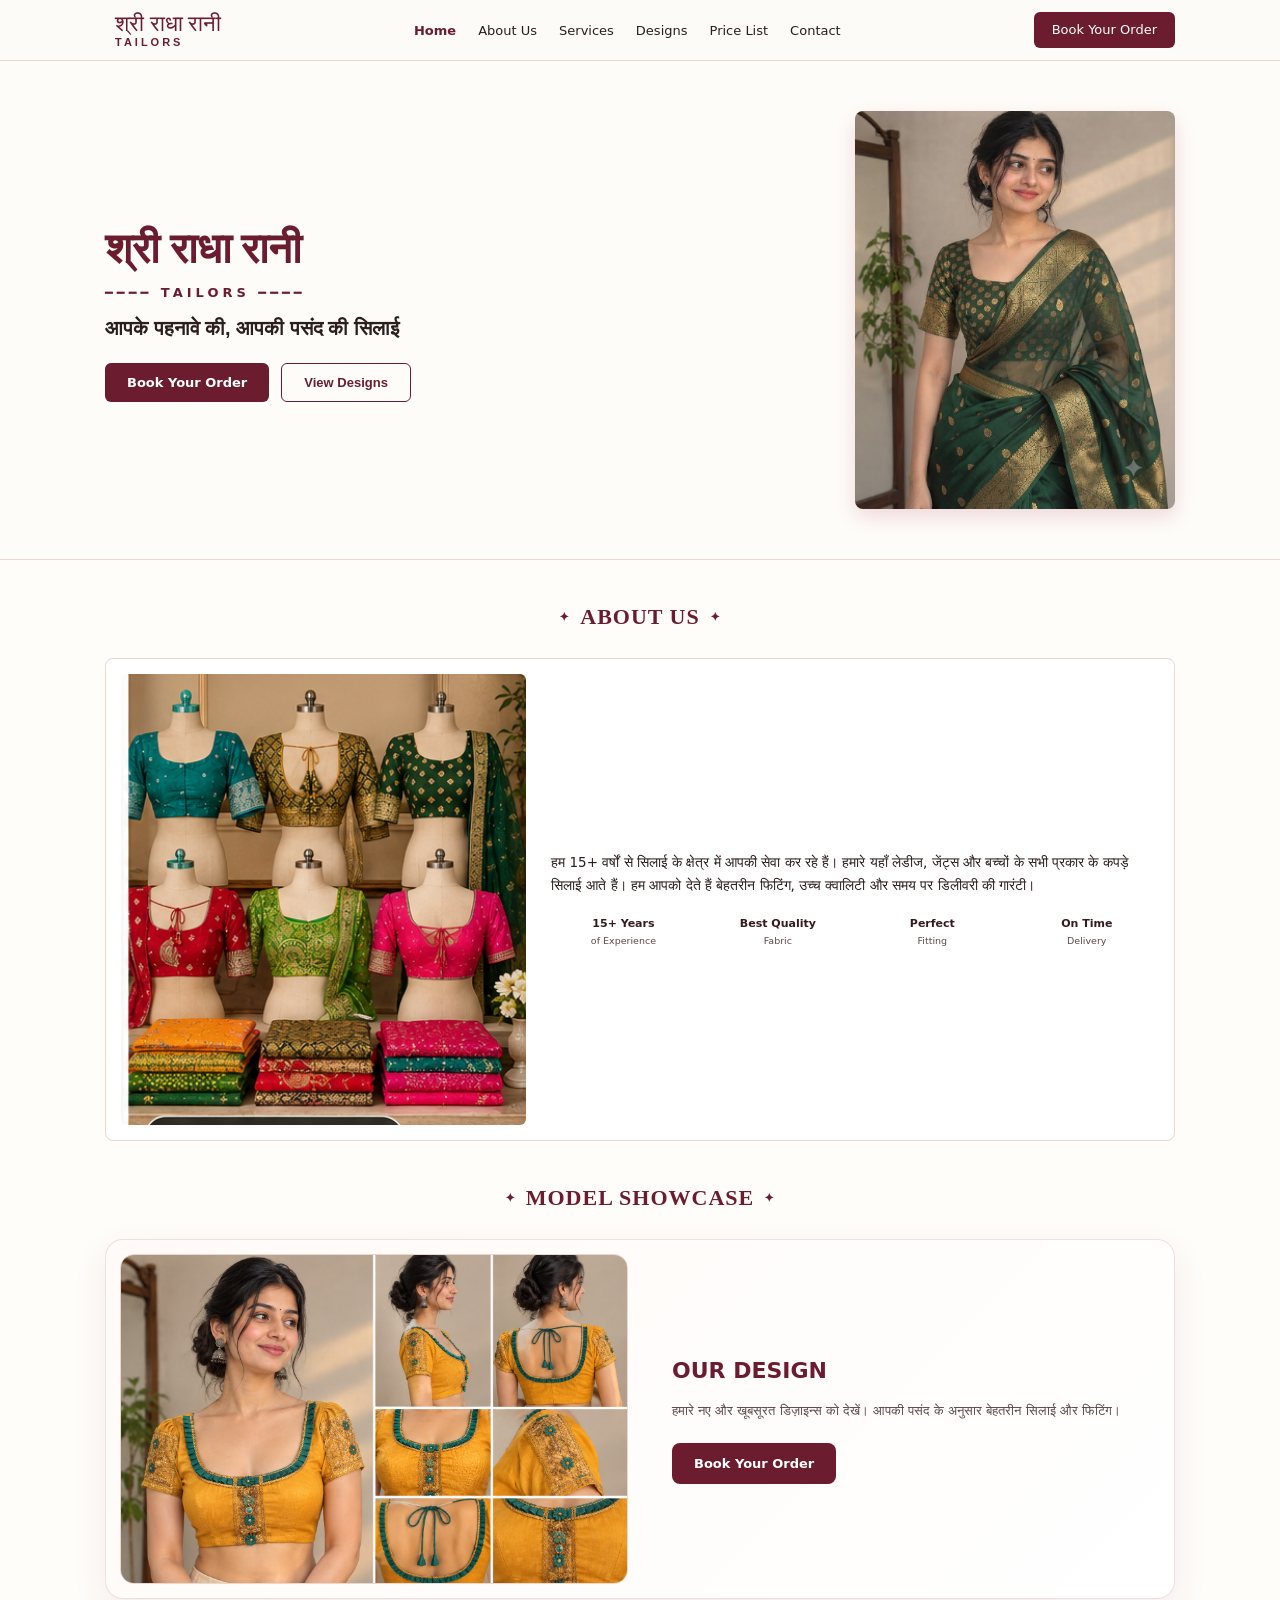
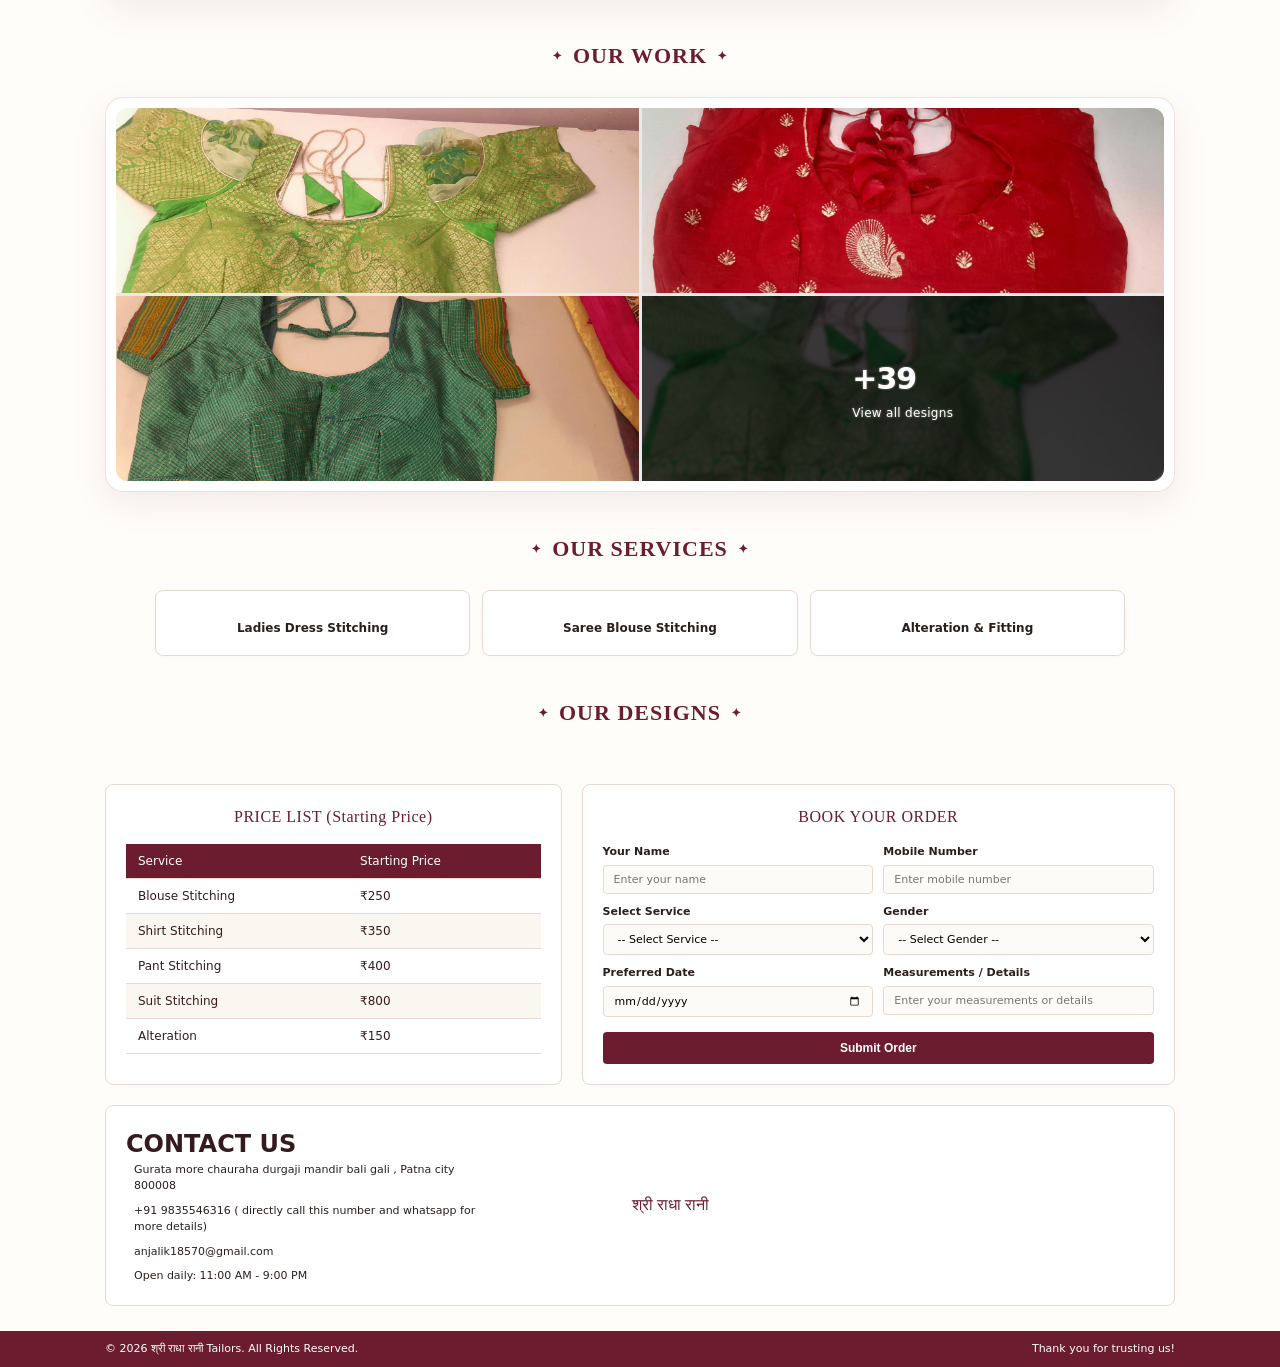
==== commit bebe67f6: "Update index.html" ====
--- a/index.html
+++ b/index.html
@@ -169,9 +169,7 @@
                 <div class="design-card">
                 <img src="2img 11.jpeg" alt="Work 17"> </div>
                 <div class="design-card">
-                <img src="2img 12.jpeg" alt="Work 18"> </div>
-                <div class="design-card">
-                <img src="2img 13.jpeg" alt="Work 19"> </div>
+                <img src="2img 12 .jpeg" alt="Work 18"> </div>
                 <div class="design-card">
                 <img src="2img 14.jpeg" alt="Work 20"> </div>
                 <div class="design-card">
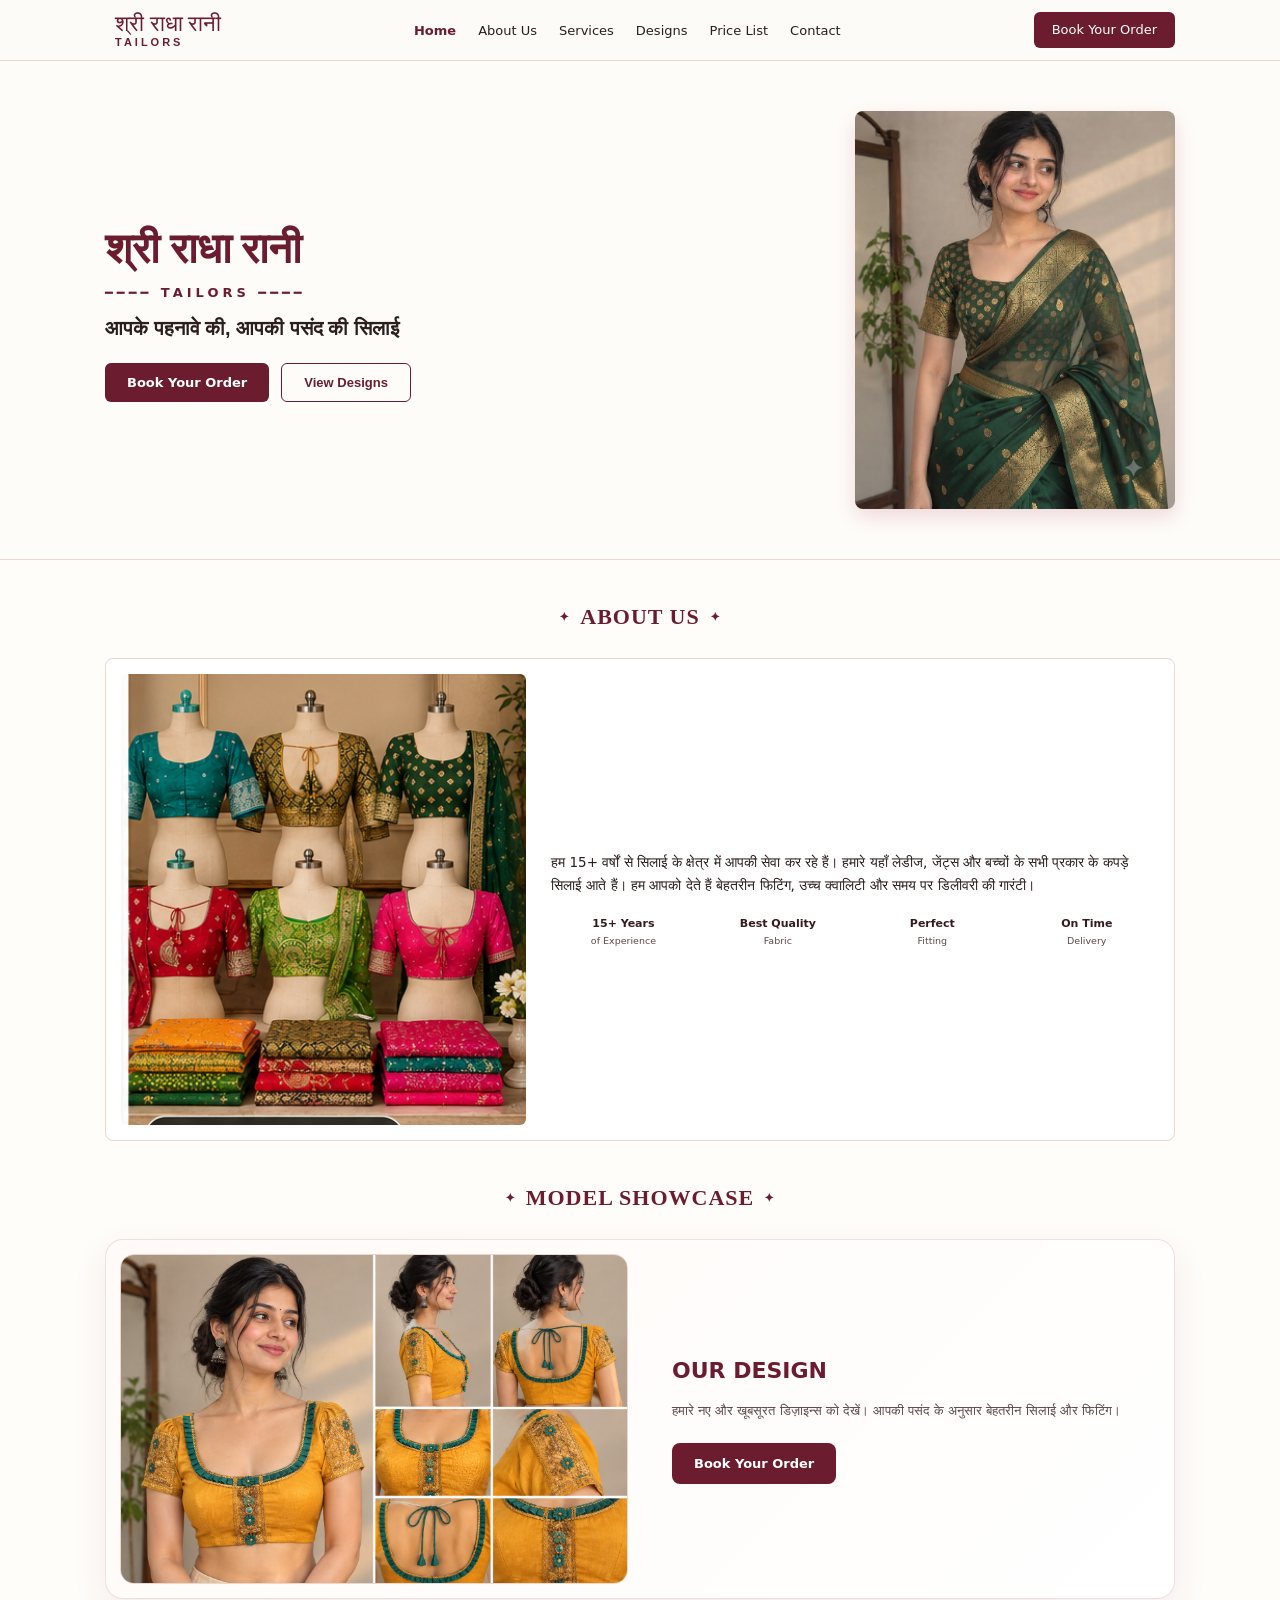
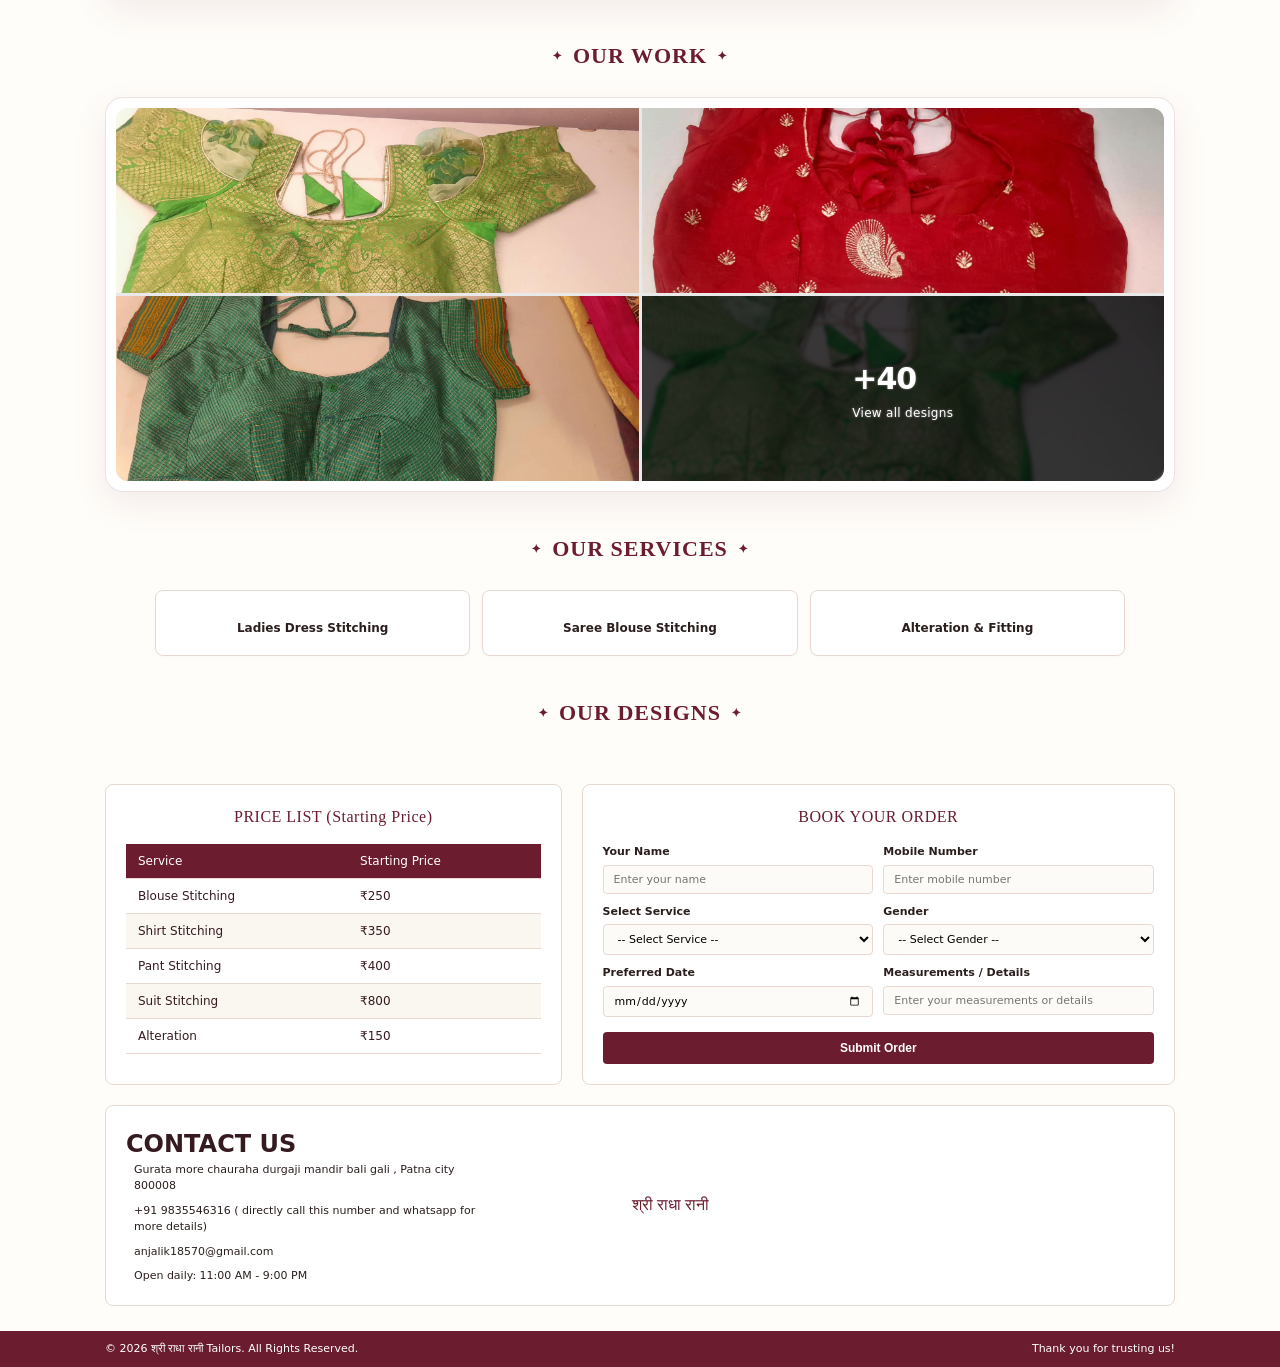
==== commit e4a6e6b3: "Update index.html" ====
--- a/index.html
+++ b/index.html
@@ -170,7 +170,9 @@
                 <img src="2img 11.jpeg" alt="Work 17"> </div>
                 <div class="design-card">
                 <img src="2img 12 .jpeg" alt="Work 18"> </div>
-                <div class="design-card">
+             <div class="design-card">
+                <img src="2img 13.jpeg" alt="Work 19"> </div>
+            <div class="design-card">
                 <img src="2img 14.jpeg" alt="Work 20"> </div>
                 <div class="design-card">
                 <img src="2img 15.jpeg" alt="Work 21"> </div>
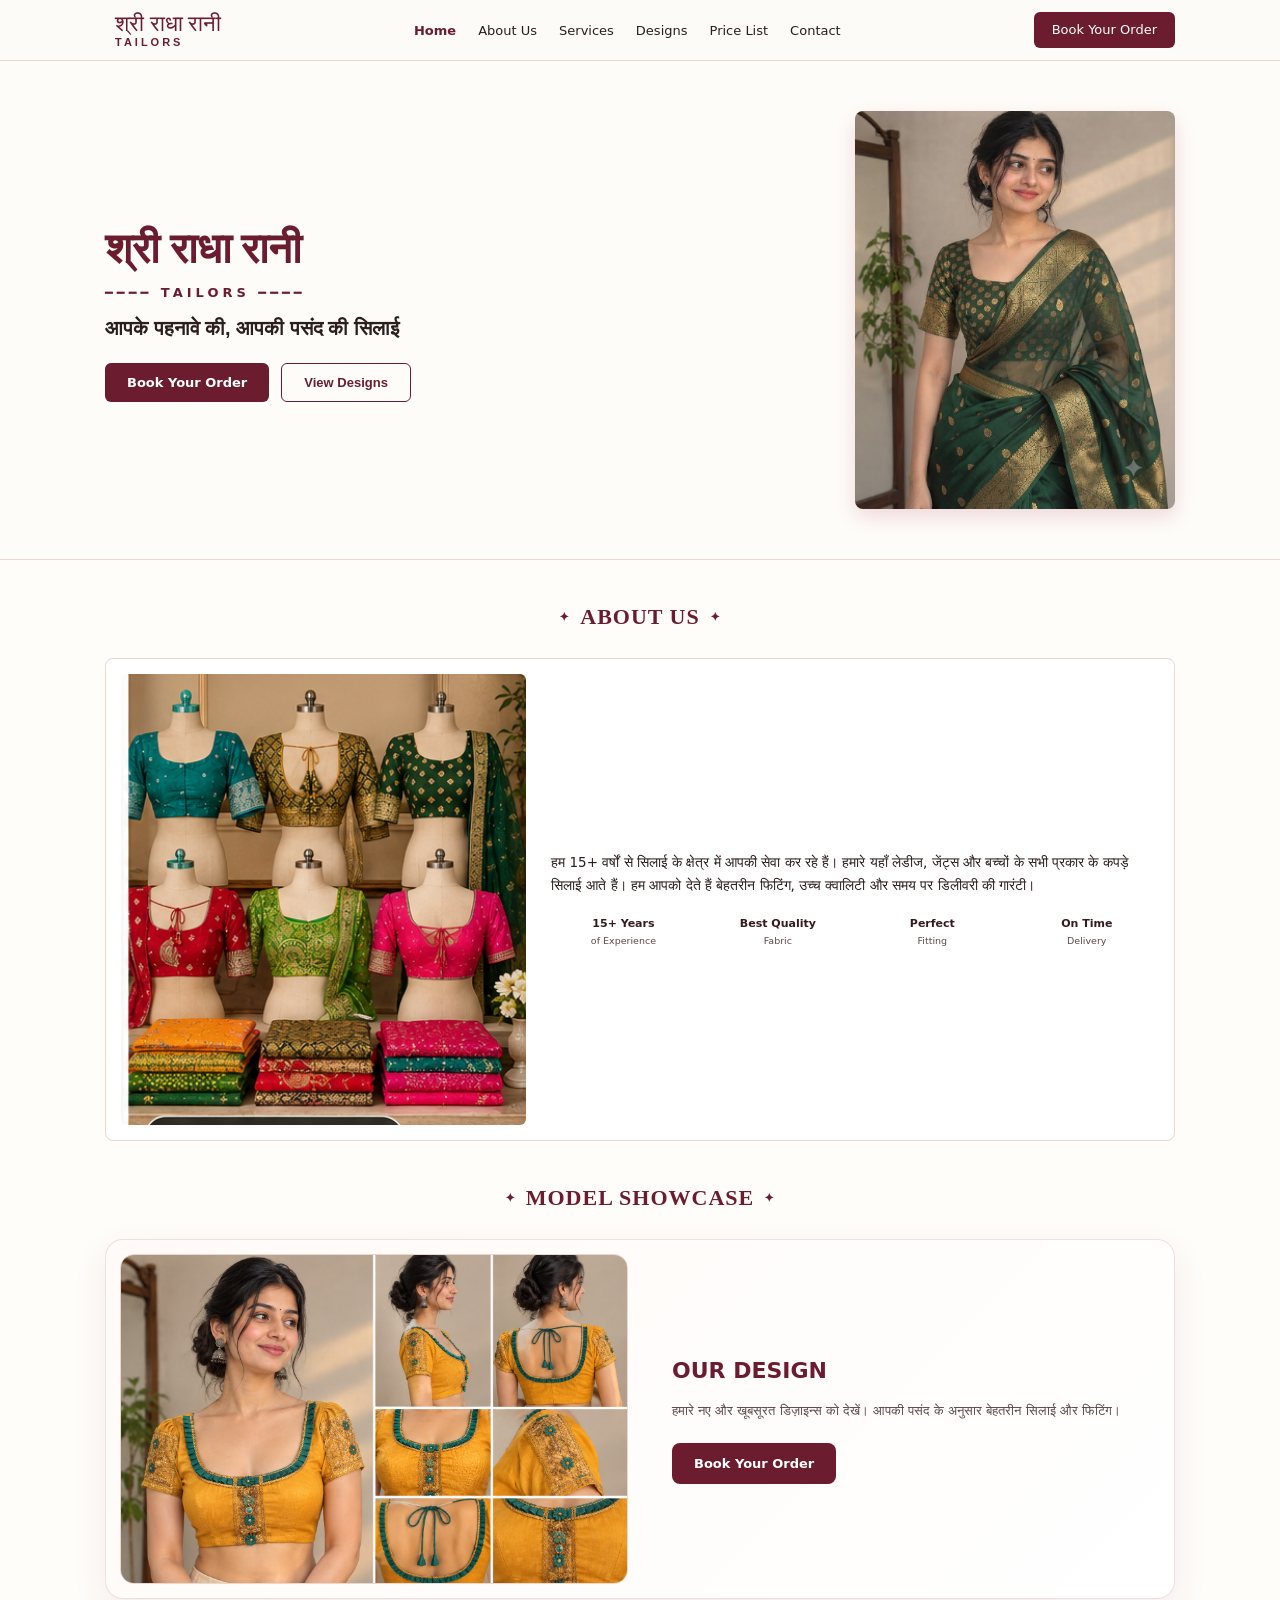
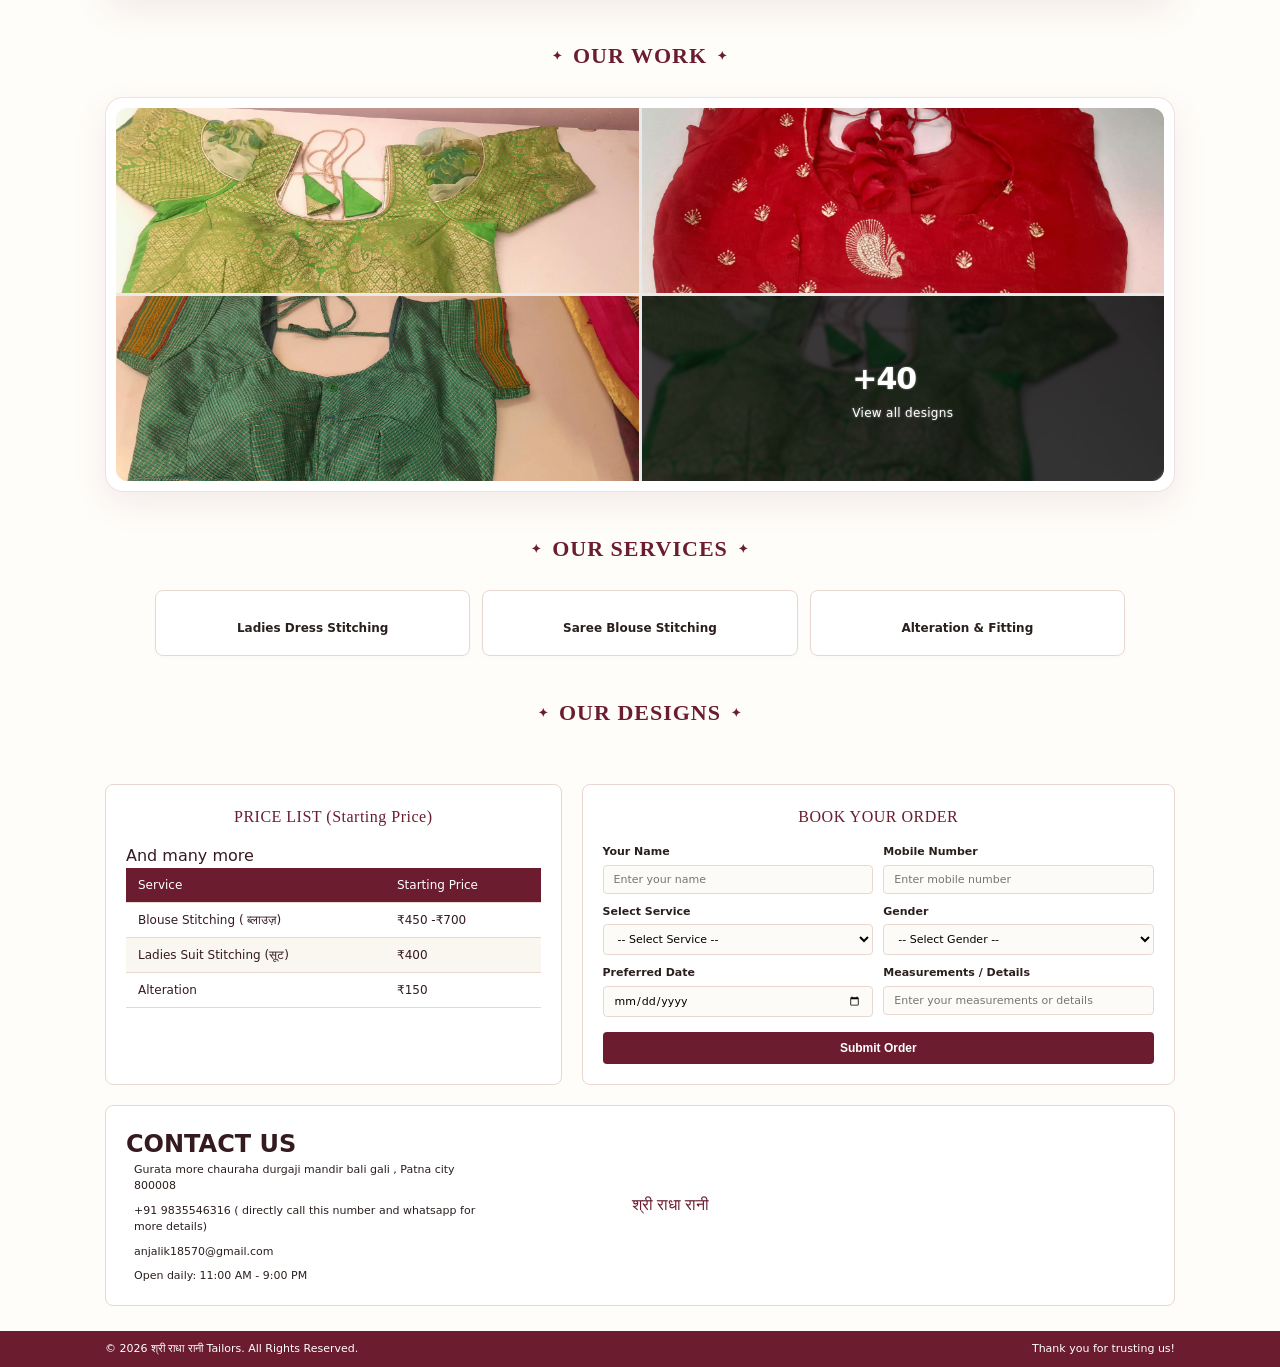
==== commit 4920a674: "Update index.html" ====
--- a/index.html
+++ b/index.html
@@ -171,7 +171,7 @@
                 <div class="design-card">
                 <img src="2img 12 .jpeg" alt="Work 18"> </div>
              <div class="design-card">
-                <img src="2img 13.jpeg" alt="Work 19"> </div>
+                <img src="WhatsApp Image 2026-09-15 at 2.00.37 PM.jpeg" alt="Work 19"> </div>
             <div class="design-card">
                 <img src="2img 14.jpeg" alt="Work 20"> </div>
                 <div class="design-card">
@@ -344,25 +344,19 @@
                 </thead>
                 <tbody>
                     <tr>
-                        <td>Blouse Stitching</td>
-                        <td>₹250</td>
+                        <td>Blouse Stitching ( ब्लाउज़)</td>
+                        <td>₹450 -₹700</td>
                     </tr>
                     <tr>
-                        <td>Shirt Stitching</td>
-                        <td>₹350</td>
-                    </tr>
-                    <tr>
-                        <td>Pant Stitching</td>
+                        <td>Ladies Suit Stitching (सूट)</td>
                         <td>₹400</td>
                     </tr>
-                    <tr>
-                        <td>Suit Stitching</td>
-                        <td>₹800</td>
-                    </tr>
+                   
                     <tr>
                         <td>Alteration</td>
                         <td>₹150</td>
                     </tr>
+                    <tr> And many more </tr>
                 </tbody>
             </table>
         </div>
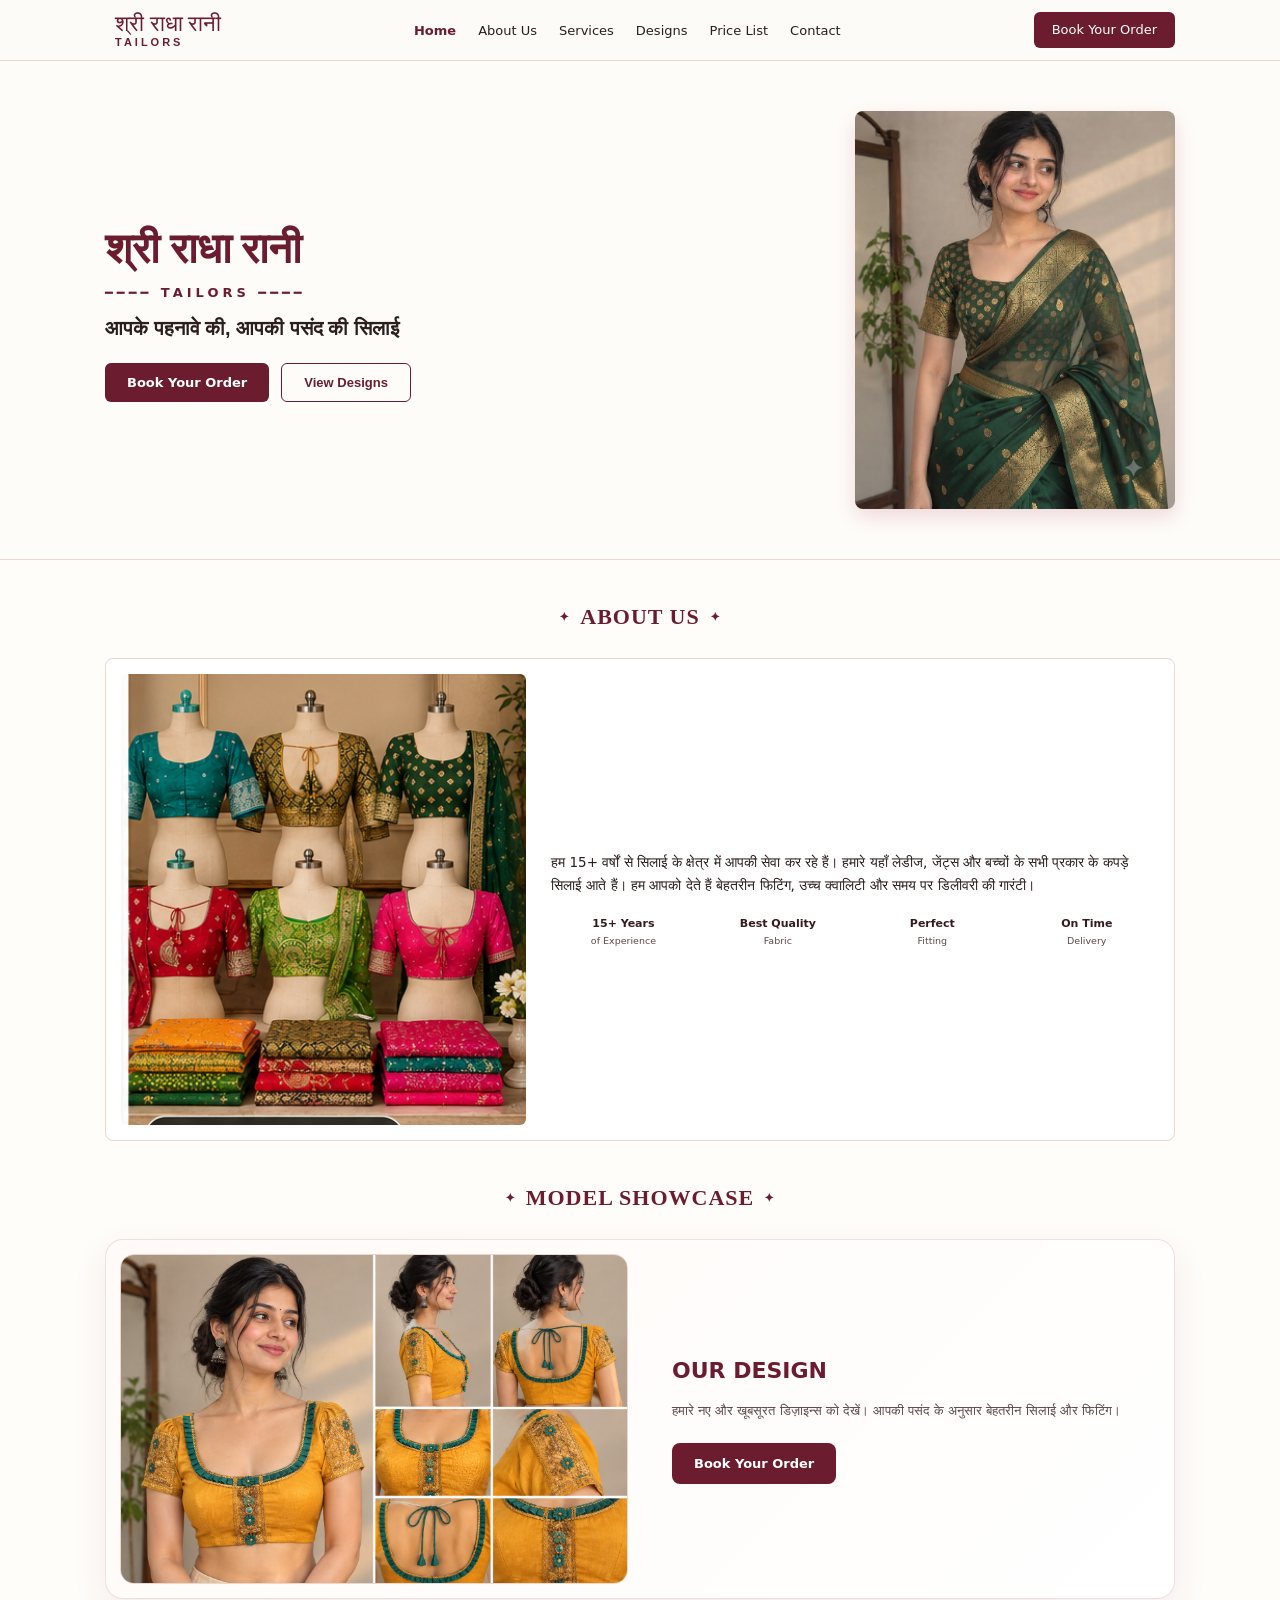
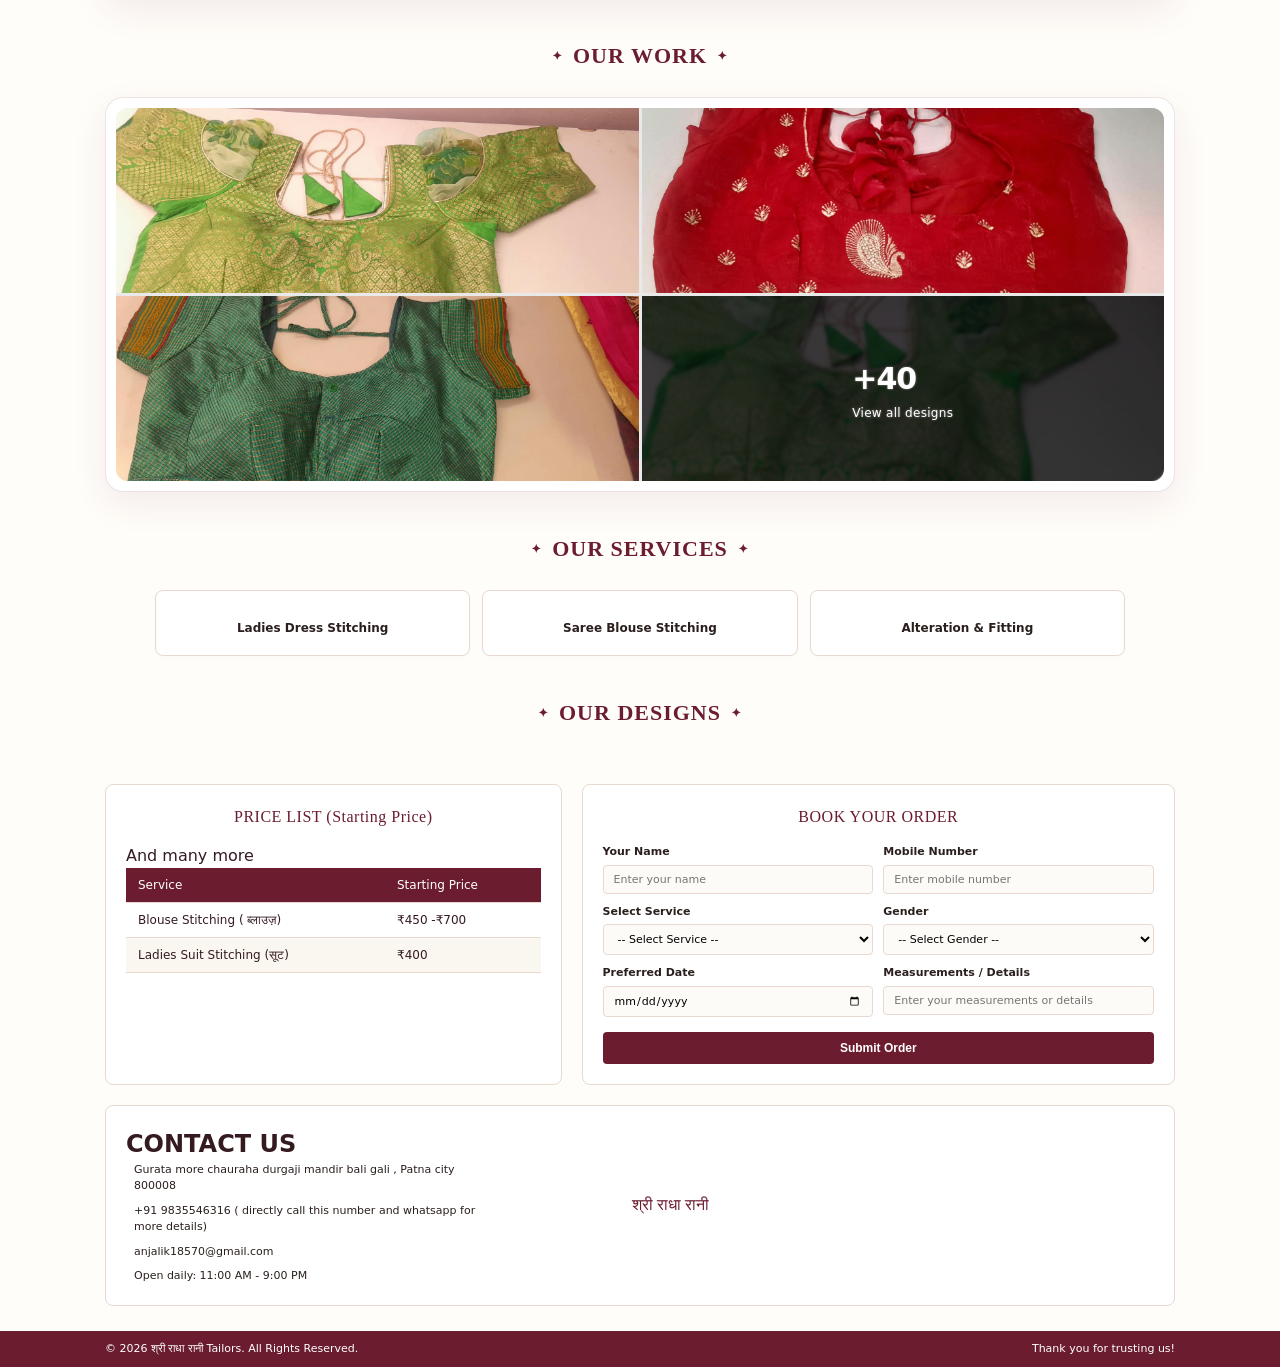
==== commit 738380af: "Update index.html" ====
--- a/index.html
+++ b/index.html
@@ -352,10 +352,6 @@
                         <td>₹400</td>
                     </tr>
                    
-                    <tr>
-                        <td>Alteration</td>
-                        <td>₹150</td>
-                    </tr>
                     <tr> And many more </tr>
                 </tbody>
             </table>
